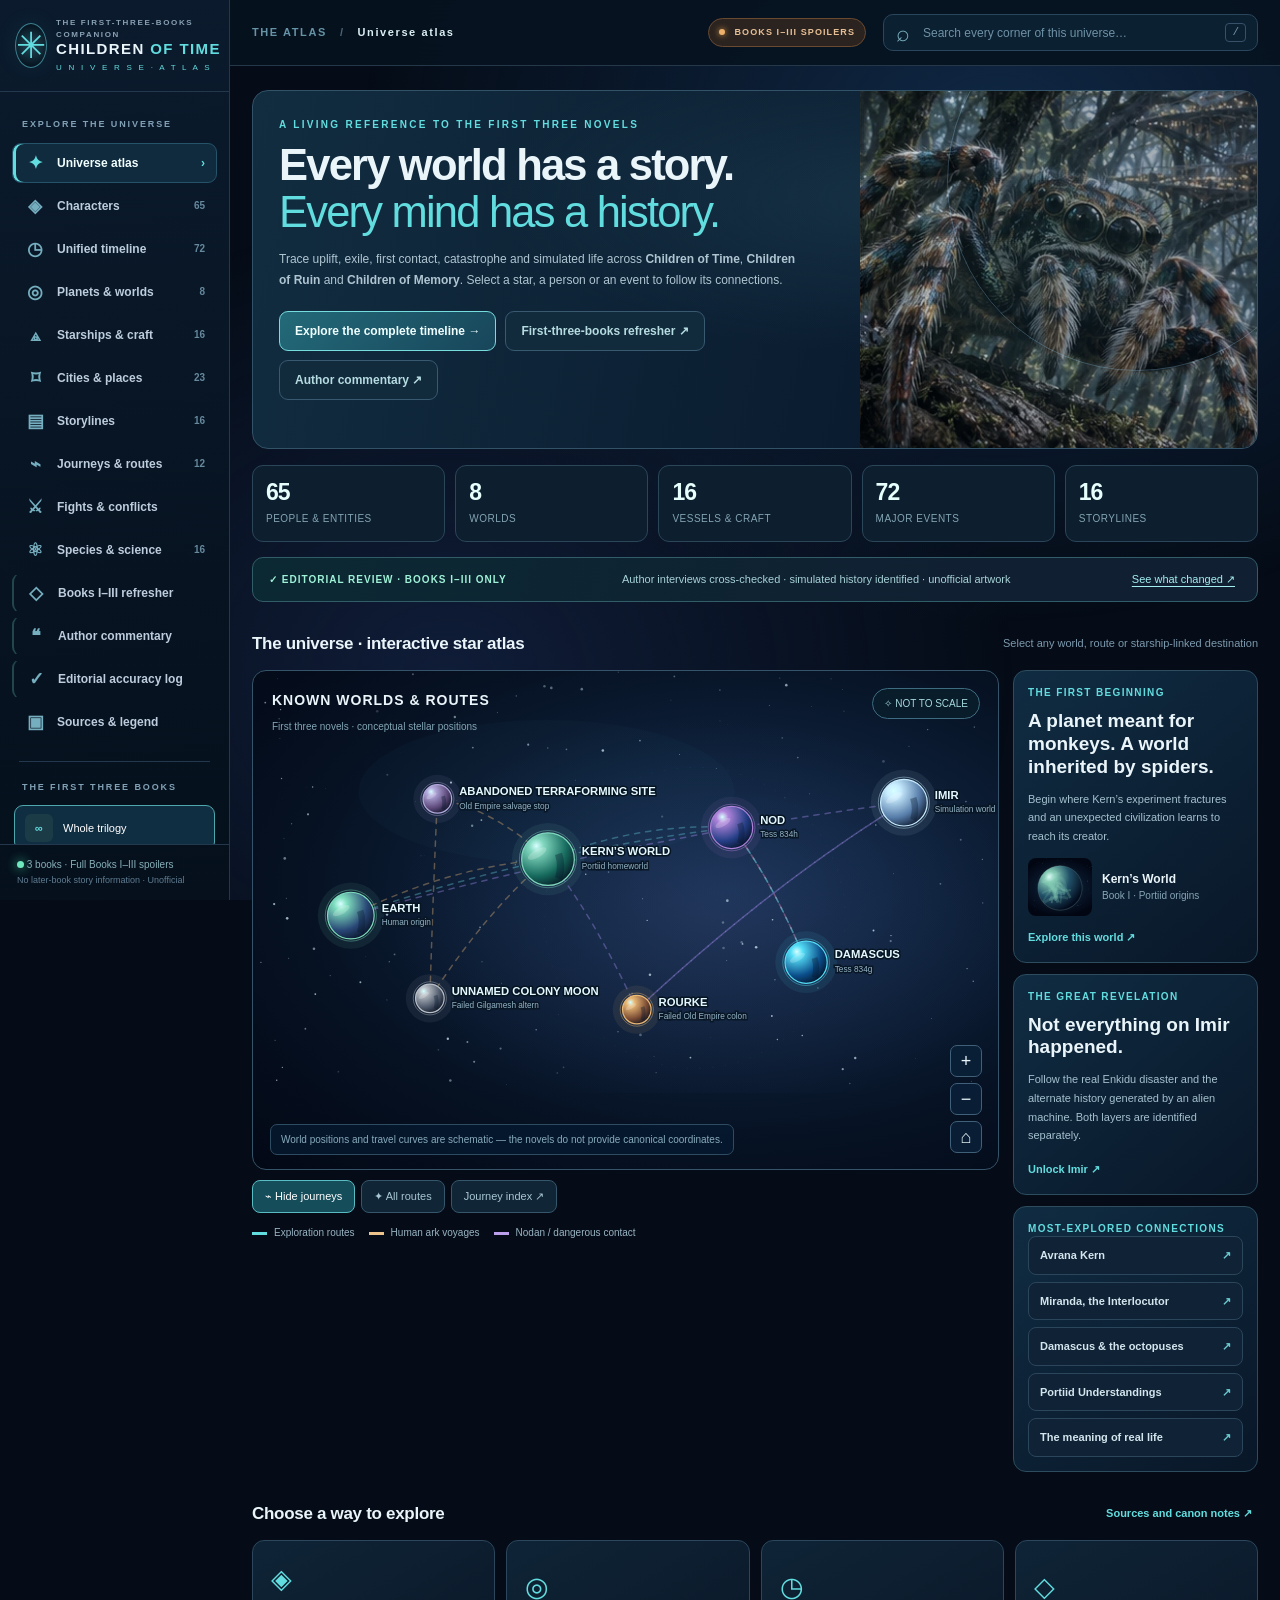
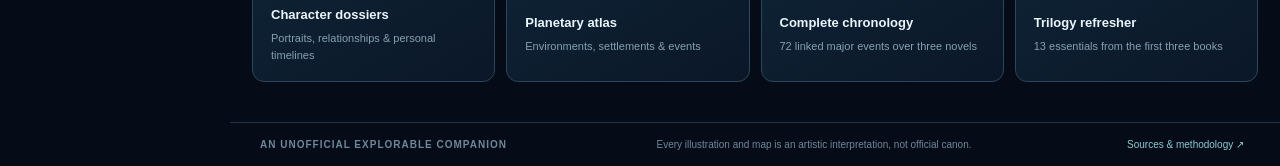
==== index.html @ 43ddb08e "Publish the Children of Time atlas at the GitHub Pages root" ====
<!doctype html>
<html lang="en">
<head>
  <meta charset="utf-8">
  <meta name="viewport" content="width=device-width, initial-scale=1, viewport-fit=cover">
  <meta name="theme-color" content="#07111f">
  <meta name="apple-mobile-web-app-capable" content="yes">
  <meta name="apple-mobile-web-app-status-bar-style" content="black-translucent">
  <meta name="color-scheme" content="dark">
  <meta name="description" content="Interactive, spoiler-complete companion atlas for the first three Children of Time novels: characters, worlds, ships, journeys, conflicts and timelines.">
  <title>Children of Time — Universe Atlas · Books I–III</title>
  <style>
:root{--bg:#050c17;--bg2:#081421;--panel:#0b1929;--panel2:#102338;--panel3:#0b1e31;--stroke:#23384d;--stroke2:#2e5167;--text:#eaf5fa;--muted:#98acbb;--sub:#5f7b90;--aqua:#62dddf;--aqua2:#9ef3ef;--gold:#ecc38b;--blue:#7795ed;--purple:#bb9feb;--pink:#f09fb2;--green:#7edfb7;--r:15px;--side:250px}
*{box-sizing:border-box}html{scroll-behavior:smooth}body{margin:0;color:var(--text);font-family:Inter,ui-sans-serif,-apple-system,BlinkMacSystemFont,"Segoe UI",sans-serif;background:var(--bg);line-height:1.5}body:before{content:"";position:fixed;inset:0;z-index:-1;background:radial-gradient(ellipse at 78% 15%,#102845 0%,transparent 45%),radial-gradient(ellipse at 35% 75%,#101d38 0%,transparent 48%)}button,input,select{font:inherit}button{color:inherit;cursor:pointer}a{color:#8ee9ed}a:hover{color:#d7ffff}button:focus-visible,a:focus-visible,input:focus-visible,select:focus-visible,[tabindex]:focus-visible{outline:2px solid var(--aqua);outline-offset:3px}img{display:block;max-width:100%}button:disabled{opacity:.4;cursor:not-allowed}
.app-shell{display:flex;min-height:100vh}.sidebar{position:sticky;top:0;height:100vh;width:var(--side);flex:0 0 var(--side);background:linear-gradient(175deg,#0b1b2d,#071321 65%,#05101c);border-right:1px solid var(--stroke);display:flex;flex-direction:column;z-index:30;overflow:hidden}.brand{height:92px;min-height:92px;display:flex;align-items:center;gap:9px;padding:12px 15px;border-bottom:1px solid var(--stroke);cursor:pointer}.brand-symbol{height:45px;width:45px;display:grid;place-items:center;font-size:36px;color:var(--aqua);border-radius:50%;border:1px solid #3c8090;background:radial-gradient(circle,#244757,#071622 75%);box-shadow:0 0 23px #45d2de14}.brand-symbol span{line-height:1}.brand-over{color:#89a1b4;letter-spacing:1.65px;font-size:8px;font-weight:800}.brand-title{line-height:1.12;font-weight:900;letter-spacing:1.4px;font-size:15px;white-space:nowrap}.brand-title span{color:var(--aqua)}.brand-bottom{font-size:8px;color:var(--aqua);letter-spacing:2.25px;margin-top:4px}.sidebar-scroll{overflow-y:auto;padding:19px 12px 12px;scrollbar-color:#294056 transparent;scrollbar-width:thin;flex:1}.side-kicker{color:#82a1b5;font-size:9px;letter-spacing:1.9px;font-weight:850;margin:7px 10px 11px}.main-nav{display:flex;flex-direction:column;gap:3px}.nav-link{border:1px solid transparent;background:transparent;text-align:left;border-radius:9px;display:flex;align-items:center;gap:11px;padding:10px 11px;color:#bdcddd;font-size:12px;font-weight:620;transition:.15s}.nav-link:hover,.nav-link.active{color:#f2ffff;background:#102b3d;border-color:#25536a}.nav-link.active{box-shadow:inset 3px 0 0 var(--aqua)}.nav-icon{font-size:18px;width:22px;line-height:1;color:#75aebf;text-align:center}.nav-link.active .nav-icon{color:var(--aqua)}.nav-count{color:#66899e;margin-left:auto;font-size:10px}.nav-arrow{color:var(--aqua);margin-left:auto}.sidebar-divider{height:1px;background:var(--stroke);margin:19px 7px}.side-books{display:flex;flex-direction:column;gap:5px;margin:0 2px 17px}.book-btn{display:flex;align-items:center;gap:10px;background:#0b1a2a;border:1px solid #1c3449;border-radius:9px;padding:8px 10px;color:#bbd0df;text-align:left;font-size:11px}.book-btn:hover{background:#132c40}.book-btn.active{border-color:#4fa7ae;color:white;background:#102e42}.book-num{display:grid;place-items:center;font-size:11px;font-weight:800;width:28px;height:28px;color:var(--aqua);border-radius:6px;background:#1b3c47}.book-one{color:#90e7c7;background:#15382e}.book-two{color:#efb5d5;background:#41243d}.book-three{color:#a1bdff;background:#243558}.quick-links{display:grid;gap:3px;margin:0 3px}.quick-links button{border:0;background:transparent;display:flex;justify-content:space-between;padding:8px 10px;font-size:11px;color:#96b2c2;text-align:left;border-radius:6px}.quick-links button:hover{background:#122a3d;color:#ecffff}.side-footer{font-size:10px;color:#88b0b9;border-top:1px solid var(--stroke);padding:12px 17px;line-height:1.55}.side-footer small{color:#607c91;font-size:9px}.indicator,.spoiler-dot{display:inline-block;border-radius:100%;background:#70e8bd;width:7px;height:7px;box-shadow:0 0 11px #43dba8}.workspace{min-width:0;flex:1;display:flex;flex-direction:column;min-height:100vh}.topbar{height:66px;flex:0 0 66px;position:sticky;top:0;z-index:20;background:#071320ed;backdrop-filter:blur(18px);border-bottom:1px solid #24384a;display:flex;align-items:center;justify-content:space-between;gap:16px;padding:0 31px}.breadcrumb{font-size:11px;letter-spacing:1.6px;font-weight:820;color:#6693a6;white-space:nowrap}.breadcrumb span:last-child{color:#daeff4}.crumb-sep{margin:0 13px;color:#4d677a}.topbar-right{display:flex;align-items:center;gap:17px;min-width:0}.spoiler-pill{white-space:nowrap;font-size:9px;color:#e7bf95;background:#2a231f;border:1px solid #694a30;padding:7px 10px;border-radius:100px;letter-spacing:1.1px;font-weight:820}.spoiler-dot{background:#edb16c;box-shadow:0 0 6px #e9a24d;margin-right:6px;width:6px;height:6px}.search-shell{position:relative;min-width:290px;width:min(32vw,375px)}.search-shell input{height:37px;border:1px solid #2a465c;border-radius:10px;padding:0 34px 0 39px;background:#0b2031;color:white;font-size:12px;width:100%;outline:none}.search-shell input:focus{border-color:#61c8cf}.search-shell input::placeholder{color:#6f91a6}.search-icon{position:absolute;left:13px;top:2px;font-size:23px;color:#7baebc}.search-shell kbd{position:absolute;right:12px;top:9px;border:1px solid #38516a;color:#7792aa;padding:0 6px;border-radius:4px;font-size:11px}.search-popup{position:absolute;right:0;top:47px;background:#101f30;border:1px solid #2d5266;box-shadow:0 24px 70px #000b;width:min(410px,90vw);max-height:430px;overflow:auto;padding:8px;border-radius:12px;z-index:50}.search-popup[hidden]{display:none}.suggest-item{display:flex;gap:10px;border:0;background:transparent;text-align:left;width:100%;padding:9px 10px;align-items:center;border-radius:8px}.suggest-item:hover{background:#18384b}.suggest-item small{display:block;color:#809aab;font-size:10px}.suggest-icon{display:grid;place-items:center;width:28px;height:28px;background:#203749;border-radius:7px;color:var(--aqua)}.mobile-menu{display:none}.content{padding:28px 30px 44px;max-width:1850px;margin:0 auto;width:100%;flex:1}.footline{display:flex;align-items:center;gap:18px;justify-content:space-between;border-top:1px solid #1f3547;padding:13px 30px;color:#6f8799;font-size:10px}.footline span:first-child{letter-spacing:1px;font-weight:800}.footline button{border:0;background:none;color:#8ccbd0}.drawer-scrim{position:fixed;inset:0;background:#010714ab;backdrop-filter:blur(4px);z-index:43}.drawer-scrim[hidden]{display:none}.drawer{position:fixed;right:0;top:0;bottom:0;width:min(530px,100vw);background:#081726;box-shadow:-22px 0 80px #0009;border-left:1px solid #365365;z-index:45;overflow:auto;scrollbar-width:thin;scrollbar-color:#33556a transparent}.drawer[hidden]{display:none}.drawer-close{position:absolute;top:19px;right:20px;z-index:1;background:#071722df;border:1px solid #3d6378;width:38px;height:38px;border-radius:9px;font-size:23px;display:grid;place-items:center}.drawer-close:hover{border-color:var(--aqua)}.drawer-hero{width:100%;height:285px;object-fit:cover;object-position:center 28%;background:#0b2134}.drawer-hero.person{height:360px;object-position:center 20%}.drawer-body{padding:26px 28px 50px}.drawer-eyebrow,.eyebrow{font-size:10px;letter-spacing:2.3px;font-weight:800;color:var(--aqua);text-transform:uppercase}.drawer-body h2{font-size:30px;line-height:1.16;letter-spacing:-.9px;margin:9px 0 12px}.drawer-role{font-size:13px;color:#a8cbd3;margin-bottom:15px}.drawer-body p{color:#b5c8d3;font-size:13px;line-height:1.82}.mini-section{border-top:1px solid #243b50;padding-top:21px;margin-top:25px}.mini-section h3{font-size:11px;color:#93b5c2;letter-spacing:1.35px;text-transform:uppercase;margin:0 0 12px}.tag-links{display:flex;flex-wrap:wrap;gap:7px}.tag-links button,.pill-link{border:1px solid #304a60;background:#10283a;color:#bfe8ea;border-radius:8px;padding:7px 10px;font-size:11px}.tag-links button:hover,.pill-link:hover{border-color:var(--aqua);color:white}.event-mini{border-left:1px solid #3f6875;margin-left:8px;padding:0 0 16px 18px;position:relative}.event-mini:before{content:"";position:absolute;width:7px;height:7px;border-radius:50%;background:var(--aqua);left:-4px;top:8px;box-shadow:0 0 0 4px #1a3944}.event-mini button{border:0;background:none;text-align:left;display:block;color:#e8f5f7;font-size:12px;font-weight:750;padding:0}.event-mini button:hover{color:var(--aqua)}.event-mini small{color:#7a9aaa;font-size:10px}.event-mini p{margin:4px 0 0;font-size:11px;line-height:1.6;color:#90a8b8}.label-row{display:flex;justify-content:space-between;align-items:center;gap:14px}.prose-italic{font-style:italic;color:#a6b9c4}.tiny-note{color:#839eae;font-size:11px;line-height:1.6}.factbox{border-left:3px solid #5caaaf;background:#10293b;padding:12px 14px;border-radius:0 9px 9px 0;font-size:12px;color:#bed9e0;line-height:1.7}.mini-surface{background:#071724;border:1px solid #284759;border-radius:12px;overflow:hidden;position:relative;margin:14px 0}.mini-surface svg{width:100%;height:auto;display:block}.mini-surface .map-pin{cursor:pointer}.mini-surface .map-pin:hover{filter:brightness(1.8)}
/* headings / cards */
.page-head{display:flex;align-items:flex-end;justify-content:space-between;gap:22px;margin:1px 0 24px}.page-head h1{margin:7px 0 5px;font-size:clamp(26px,3.5vw,41px);line-height:1.17;letter-spacing:-1.5px}.page-head p{font-size:13px;color:#9fb2c0;max-width:760px;margin:7px 0}.page-tools{display:flex;gap:9px;align-items:center;flex-wrap:wrap}.select-ui,.select-ui select{color:#b8dce1;background:#102336;border:1px solid #345267;border-radius:9px;padding:9px 11px;font-size:12px}.select-ui select{border:0;padding:0;outline:none}.surface{background:linear-gradient(145deg,#0c1c2d,#081725);border:1px solid #294258;border-radius:var(--r);box-shadow:0 13px 25px #0002}.section-label{display:flex;align-items:center;justify-content:space-between;margin:29px 0 14px;gap:10px}.section-label h2{margin:0;font-size:17px;letter-spacing:-.3px}.section-label small{font-size:11px;color:#7c9aae}.link-action{border:0;background:none;color:var(--aqua);font-size:11px;font-weight:720}.link-action:hover{color:#e6ffff}.muted{color:var(--muted)}.data-grid{display:grid;grid-template-columns:repeat(auto-fill,minmax(225px,1fr));gap:13px}.rich-card{border:1px solid #2c4559;background:linear-gradient(160deg,#122638,#0a1828);border-radius:12px;overflow:hidden;text-align:left;padding:0;position:relative;min-height:240px;display:flex;flex-direction:column;transition:transform .16s,border-color .16s,box-shadow .16s}.rich-card:hover{transform:translateY(-3px);border-color:#5eabb5;box-shadow:0 18px 25px #0005}.rich-card>img{width:100%;height:150px;object-fit:cover;object-position:center 30%;border-bottom:1px solid #2a4554;transition:transform .2s}.rich-card:hover>img{filter:brightness(1.12)}.rich-card.character-card>img{height:188px;object-position:center 25%}.rich-card .card-content{padding:14px;flex:1}.card-title{font-size:15px;font-weight:820;color:#f4ffff;line-height:1.25}.card-sub{font-size:11px;color:var(--aqua);margin:4px 0 7px}.card-desc{font-size:11px;color:#91a8b7;line-height:1.62;display:-webkit-box;-webkit-line-clamp:3;-webkit-box-orient:vertical;overflow:hidden}.card-footer{margin-top:10px;display:flex;justify-content:space-between;align-items:center;gap:6px;font-size:10px;color:#7196a8}.book-tags{display:inline-flex;gap:4px}.book-tag{border:1px solid #315a5c;background:#142f37;padding:1px 5px;font-size:9px;color:#80d9c9;border-radius:4px;font-weight:800}.book-tag.b2{border-color:#5a3d58;color:#e7a1d1;background:#302039}.book-tag.b3{border-color:#38547a;color:#a7c3ff;background:#1d2d49}.grid-wide{grid-template-columns:repeat(auto-fill,minmax(260px,1fr))}.simple-card{display:flex;gap:14px;align-items:flex-start;border:1px solid #2a455b;background:linear-gradient(130deg,#102336,#0b1b2b);padding:16px;border-radius:12px;text-align:left;width:100%;transition:.15s}.simple-card:hover{border-color:#5bb1b5;background:#16324a}.simple-card .simple-icon{flex:0 0 35px;width:35px;height:35px;border:1px solid #41627a;border-radius:8px;display:grid;place-items:center;color:var(--aqua);font-size:19px}.simple-card strong{font-size:13px;display:block}.simple-card small{font-size:11px;color:#94abb9;display:block;margin-top:5px;line-height:1.5}.empty-state{padding:45px;text-align:center;border:1px dashed #2c495a;color:#8bacbd;border-radius:12px}.empty-state strong{display:block;font-size:17px;color:#d5e9f2;margin:6px 0}.filter-input{border:1px solid #375265;border-radius:10px;background:#0c2030;color:#eaf9f8;padding:10px 13px;width:220px;outline:none;font-size:12px}.filter-input::placeholder{color:#6e8ba2}.segmented{display:inline-flex;align-items:center;border:1px solid #345066;background:#0b2030;border-radius:10px;padding:3px;gap:3px;flex-wrap:wrap}.segmented button{border:0;border-radius:7px;color:#91b1bf;background:transparent;padding:8px 12px;font-size:11px;font-weight:700;white-space:nowrap}.segmented button:hover{color:white}.segmented button.active{background:#205061;color:#efffff;box-shadow:inset 0 0 0 1px #3f8f9c}.notice-row{padding:10px 14px;border:1px solid #40516a;border-radius:9px;background:#131e31;font-size:11px;color:#b7bfd4;margin-bottom:19px}.notice-row strong{color:#b7d9e5}
/* atlas hero */
.hero{border:1px solid #325267;border-radius:16px;overflow:hidden;display:grid;grid-template-columns:1.3fr .85fr;min-height:246px;background:radial-gradient(ellipse at 65% 30%,#23485b77,transparent 44%),linear-gradient(105deg,#122d40,#0a1b2f 66%,#071322)}.hero-copy{padding:33px 38px;position:relative;z-index:1}.hero h1{font-size:clamp(29px,3.4vw,49px);line-height:1.08;letter-spacing:-1.8px;margin:10px 0 13px;font-weight:850}.hero h1 em{font-weight:500;font-style:normal;color:var(--aqua)}.hero p{font-size:12px;line-height:1.75;color:#afc5d2;max-width:520px}.hero-cta{display:flex;gap:9px;flex-wrap:wrap;margin-top:20px}.primary-btn,.ghost-btn{border:1px solid #76dcde;background:linear-gradient(135deg,#236a78,#18465b);color:#efffff;padding:10px 15px;border-radius:9px;font-size:12px;font-weight:750}.primary-btn:hover{filter:brightness(1.22)}.ghost-btn{border-color:#385970;background:#112a3c;color:#b5dce1}.ghost-btn:hover{border-color:#66c0ca;color:white}.hero-visual{position:relative;overflow:hidden}.hero-visual:before{content:"";position:absolute;inset:0;background:linear-gradient(90deg,#0b1f3000,#07132139 55%),radial-gradient(ellipse at center,#69bdc326,transparent 60%);z-index:1}.hero-visual img{width:100%;height:100%;object-fit:cover;object-position:60% 17%;filter:saturate(.65) contrast(1.05);opacity:.84}.hero-visual .hero-orbit{position:absolute;width:380px;height:380px;border-radius:50%;border:1px solid #9cd8ff44;right:-70px;top:-100px;z-index:2;box-shadow:0 0 0 37px #a0f3ff04,0 0 0 100px #a0f3ff04}.stats{display:grid;grid-template-columns:repeat(5,1fr);gap:10px;margin-top:16px}.stat{border:1px solid #2b4659;background:#0d1e2e;padding:15px 13px;border-radius:11px}.stat strong{font-size:23px;color:#e6fffc;letter-spacing:-1px;font-weight:790;display:block;line-height:1}.stat small{font-size:10px;color:#83a5b4;margin-top:7px;display:block;letter-spacing:.5px}.atlas-layout{display:grid;grid-template-columns:minmax(0,1fr) 293px;gap:14px}.atlas-map{height:540px;overflow:hidden;position:relative;background:radial-gradient(ellipse at 64% 44%,#152f51,#061122 65%,#030815);border:1px solid #355469;border-radius:14px}.map-hdr{position:absolute;z-index:3;top:17px;left:19px;right:18px;display:flex;justify-content:space-between;gap:10px;align-items:flex-start;pointer-events:none}.map-hdr>*{pointer-events:auto}.map-hdr h3{margin:2px 0 2px;font-size:14px;letter-spacing:1px}.map-hdr small{color:#83a5b5;font-size:10px}.map-badge{border:1px solid #3d6c80;background:#091d2bdd;border-radius:30px;padding:7px 11px;font-size:10px;color:#a6d8dd}.map-svg{width:100%;height:100%;display:block}.map-svg .map-node{cursor:pointer;transition:opacity .14s}.map-svg .map-node:hover .node-circle{stroke:#ecffff;stroke-width:3}.map-svg .node-label{font-size:15px;fill:#e4f9ff;font-weight:800;paint-order:stroke;stroke:#071523;stroke-width:4px;stroke-linejoin:round}.map-svg .node-sub{font-size:11px;fill:#94b4c6;paint-order:stroke;stroke:#081625;stroke-width:4px}.map-svg .map-route{cursor:pointer;transition:opacity .18s;fill:none;stroke-width:2;stroke-linecap:round;stroke-dasharray:7 8}.map-svg .map-route:hover{stroke-width:5!important;opacity:1!important}.map-mapnote{position:absolute;bottom:14px;left:17px;color:#88abbb;font-size:10px;background:#06192fcf;padding:7px 10px;border:1px solid #2e4c61;border-radius:7px;pointer-events:none}.map-controls{position:absolute;bottom:16px;right:16px;display:flex;flex-direction:column;gap:6px;z-index:3}.map-controls button{background:#0a2138df;border:1px solid #406079;width:32px;height:32px;border-radius:7px;font-size:18px}.map-controls button:hover{border-color:#6fe0e2}.map-layerbar{display:flex;gap:6px;margin-top:10px;flex-wrap:wrap}.map-layerbar button{border:1px solid #36566b;background:#102535;border-radius:8px;font-size:11px;color:#a8c6d4;padding:7px 12px}.map-layerbar button.active{border-color:#58bcc2;background:#164d5b;color:white}.atlas-side{display:grid;grid-template-rows:auto auto 1fr;gap:11px}.side-feature{padding:18px;background:linear-gradient(140deg,#102c42,#091728);border:1px solid #2d4d5f;border-radius:13px}.side-feature .kicker{color:var(--aqua);font-size:10px;font-weight:800;letter-spacing:1.35px}.side-feature h3{font-size:19px;line-height:1.2;margin:10px 0}.side-feature p{color:#a5c0cf;font-size:11px;line-height:1.7}.side-feature button{border:0;color:var(--aqua);background:none;font-size:11px;padding:0;font-weight:800}.tiny-planet-line{display:flex;gap:10px;align-items:center;margin-top:12px}.tiny-planet-line img{width:64px;height:58px;object-fit:cover;border-radius:8px}.tiny-planet-line strong{display:block;font-size:12px}.tiny-planet-line small{display:block;color:#87a6b6;font-size:10px}.featured-links{display:grid;gap:7px}.featured-links button{width:100%;text-align:left;padding:10px 11px;background:#102336;border:1px solid #2b455a;border-radius:8px;display:flex;justify-content:space-between;font-size:11px;color:#d3e5ed}.featured-links button:hover{border-color:#6fcbd2}.featured-links span{color:#69cbd0}.lower-browse{display:grid;grid-template-columns:repeat(4,1fr);gap:11px}.browse-card{padding:18px;background:linear-gradient(150deg,#0e2436,#0b1728);border:1px solid #2c465c;border-radius:12px;text-align:left}.browse-card:hover{border-color:#65afb8}.browse-icon{font-size:27px;color:var(--aqua);display:block}.browse-card strong{font-size:13px;display:block;margin-top:5px}.browse-card small{font-size:11px;color:#86a0b0;display:block;margin-top:6px}.map-legend{display:flex;flex-wrap:wrap;gap:14px;font-size:10px;color:#99b4c3;margin:12px 0 0}.map-legend span:before{content:"";display:inline-block;width:15px;height:3px;vertical-align:middle;background:var(--aqua);margin-right:7px}.map-legend span:nth-child(2):before{background:var(--gold)}.map-legend span:nth-child(3):before{background:var(--purple)}
/* timeline */
.timeline-tools{display:flex;gap:10px;align-items:center;flex-wrap:wrap;margin-bottom:16px}.timeline-tools label{font-size:11px;color:#9fb1bf}.timeline-tools select{background:#0d2235;border:1px solid #325266;color:#bce6ea;border-radius:8px;padding:9px;font-size:12px}.timeline-hero{padding:20px;border:1px solid #315469;background:linear-gradient(130deg,#0e2e41,#101b30);border-radius:13px}.timeline-range{width:100%;accent-color:#64dcda;cursor:pointer;margin:18px 0 9px}.tl-ticks{display:flex;justify-content:space-between;font-size:10px;color:#789cb1;gap:5px}.tl-spotlight{display:grid;grid-template-columns:64px 1fr;gap:16px;margin-top:19px;padding:19px;background:#081b2bd9;border:1px solid #30556a;border-radius:12px}.tl-num{font-weight:900;font-size:30px;color:var(--aqua)}.tl-spotlight h3{margin:3px 0 8px;font-size:21px}.tl-spotlight p{font-size:12px;color:#aac6d2;line-height:1.7;margin:0 0 10px}.tl-focus-tools{display:flex;gap:7px;align-items:center}.mini-btn{background:#12344a;border:1px solid #356179;color:#c2ecec;border-radius:7px;padding:7px 10px;font-size:11px}.mini-btn:hover{border-color:#7de0df}.timeline-items{margin:12px 0 10px;display:grid;gap:9px}.timeline-row{display:grid;grid-template-columns:68px 1fr;gap:15px;align-items:stretch}.timeline-gutter{padding:15px 6px;text-align:right;border-right:1px solid #2f5664;color:#7695aa;font-size:10px;position:relative}.timeline-gutter:after{content:"";position:absolute;right:-4px;top:21px;width:7px;height:7px;border-radius:50%;background:#7bc8c9}.timeline-row.simulated .timeline-gutter:after{background:var(--purple)}.timeline-entry{padding:14px 16px;background:#0c2132;border:1px solid #2e495b;border-radius:10px;text-align:left;display:block;width:100%}.timeline-entry:hover,.timeline-row.focus .timeline-entry{background:#153348;border-color:#60a9ba}.timeline-entry strong{font-size:13px;display:block;margin:3px 0 5px}.timeline-entry p{color:#90afbd;font-size:11px;line-height:1.58;margin:0}.event-meta{display:flex;gap:8px;align-items:center;flex-wrap:wrap;font-size:10px;color:#87a2b7}.era-line{font-size:11px;letter-spacing:1.6px;font-weight:850;color:#b6dce1;padding:12px 0 4px 85px;margin:20px 0 0;border-top:1px solid #233c50}
/* routes / stories / science */
.route-card{padding:17px 19px;border:1px solid #2c485c;background:linear-gradient(115deg,#112638,#0b1b2a);border-radius:12px}.route-card h3{font-size:16px;margin:7px 0}.route-card p{font-size:12px;color:#94adbd;line-height:1.65;margin:0 0 13px}.route-stops{display:flex;align-items:center;flex-wrap:wrap;gap:7px}.route-stops button{border:1px solid #34596a;border-radius:7px;background:#142e40;color:#bde8e9;padding:6px 9px;font-size:10px}.route-stops span{color:#5ec9cf;font-size:15px}.route-bottom{display:flex;align-items:center;justify-content:space-between;gap:12px;margin-top:14px}.arc-group{display:grid;gap:10px}.arc-card{border:1px solid #2d495e;border-radius:12px;background:#0c1e31;padding:19px;display:grid;grid-template-columns:48px 1fr;gap:13px}.arc-num{font-size:23px;color:var(--aqua);font-weight:900;opacity:.75}.arc-card h3{font-size:16px;margin:0 0 6px}.arc-card p{font-size:12px;line-height:1.7;color:#9eb6c2;margin:0 0 11px}.arc-card .arc-people{color:#80adba;font-size:10px;margin-top:10px}.two-col{display:grid;grid-template-columns:repeat(2,minmax(0,1fr));gap:13px}.lore-card{border:1px solid #2b465b;border-radius:11px;background:#102134;padding:18px;text-align:left;min-height:167px}.lore-card:hover{border-color:#6bc2c6}.lore-card h3{font-size:14px;margin:7px 0}.lore-card p{font-size:11px;color:#9eb0be;line-height:1.65;display:-webkit-box;-webkit-line-clamp:4;-webkit-box-orient:vertical;overflow:hidden}.lore-card .lore-icon{color:var(--aqua);font-size:24px}.source-list{display:grid;gap:9px}.source-list a{display:block;padding:14px 17px;border:1px solid #315166;border-radius:9px;text-decoration:none;background:#10283a;font-size:12px}.source-list a:hover{border-color:var(--aqua)}.explain-grid{display:grid;grid-template-columns:repeat(2,minmax(0,1fr));gap:14px}.explain-panel{padding:20px;border:1px solid #304e63;background:#0e2335;border-radius:11px}.explain-panel h3{font-size:14px;margin:0 0 8px}.explain-panel p{font-size:12px;color:#97b4c4;margin:0;line-height:1.7}
@media(max-width:1300px){:root{--side:230px}.content{padding:24px 22px 40px}.atlas-layout{grid-template-columns:minmax(0,1fr) 245px}.stats{grid-template-columns:repeat(5,1fr)}.hero-copy{padding:26px}.atlas-map{height:500px}.topbar{padding:0 22px}.search-shell{min-width:230px}.side-feature{padding:14px}}
@media(max-width:1080px){.atlas-layout{grid-template-columns:1fr}.atlas-side{grid-template-columns:repeat(3,minmax(0,1fr));grid-template-rows:none}.side-feature h3{font-size:15px}.atlas-map{height:480px}.stats{grid-template-columns:repeat(5,1fr)}.lower-browse{grid-template-columns:repeat(4,1fr)}.hero{grid-template-columns:1.3fr .6fr}.search-shell{min-width:200px}.spoiler-pill{display:none}}
@media(max-width:800px){:root{--side:280px}.sidebar{position:fixed;left:0;transform:translateX(-101%);transition:transform .2s;z-index:42;width:var(--side)}.sidebar.open{transform:translateX(0)}.sidebar-scrim{display:none;position:fixed;inset:0;background:#0009;z-index:40}.sidebar-scrim.open{display:block}.mobile-menu{display:grid}.icon-button{width:35px;height:35px;background:#102d40;border:1px solid #315367;border-radius:8px;place-items:center}.topbar{padding:0 15px;height:61px;flex-basis:61px}.search-shell{width:min(43vw,330px);min-width:140px}.breadcrumb{letter-spacing:1px;font-size:10px}.content{padding:17px 14px 34px}.hero{grid-template-columns:1fr .45fr}.hero h1{font-size:32px}.hero-copy{padding:24px}.stats{grid-template-columns:repeat(3,1fr)}.stat:nth-child(4),.stat:nth-child(5){display:none}.atlas-map{height:440px}.atlas-side{grid-template-columns:repeat(2,minmax(0,1fr))}.atlas-side .side-feature:last-child{grid-column:1/-1}.lower-browse{grid-template-columns:repeat(2,1fr)}.footline{padding:14px;gap:6px}.footline span:nth-child(2){display:none}}
@media(max-width:560px){.breadcrumb>span:first-child,.breadcrumb .crumb-sep{display:none}.breadcrumb{max-width:110px;overflow:hidden;text-overflow:ellipsis}.search-shell input{font-size:11px;padding-left:31px}.search-icon{left:10px}.search-shell kbd{display:none}.search-shell{min-width:120px;width:48vw}.hero{grid-template-columns:1fr;min-height:auto}.hero-visual{height:145px;grid-row:1}.hero-visual img{object-position:center 23%}.hero-visual .hero-orbit{top:-210px;right:10px}.hero-copy{padding:19px 20px 23px}.hero h1{font-size:31px}.stats{gap:7px;margin-top:10px}.stat{padding:11px 9px}.stat strong{font-size:20px}.stat small{font-size:9px}.atlas-map{height:360px}.atlas-map .map-hdr{top:11px;left:12px;right:12px}.map-hdr h3{font-size:12px}.map-hdr small{font-size:9px}.map-badge{font-size:8px;padding:6px}.map-mapnote{bottom:9px;left:9px;right:46px;font-size:9px}.map-controls{bottom:9px;right:9px}.atlas-side{grid-template-columns:1fr}.atlas-side .side-feature:last-child{grid-column:auto}.lower-browse{gap:8px}.browse-card{padding:13px}.browse-card strong{font-size:11px}.page-head{align-items:stretch;flex-direction:column;gap:11px}.page-head h1{font-size:30px}.data-grid{grid-template-columns:repeat(2,minmax(0,1fr));gap:8px}.rich-card{min-height:0}.rich-card.character-card>img{height:148px}.rich-card>img{height:117px}.rich-card .card-content{padding:10px}.card-title{font-size:12px}.card-sub{font-size:10px}.card-desc{font-size:10px;-webkit-line-clamp:2}.card-footer{font-size:9px}.filter-input{width:100%}.two-col,.explain-grid{grid-template-columns:1fr}.arc-card{padding:13px;grid-template-columns:29px 1fr;gap:7px}.arc-num{font-size:17px}.tl-spotlight{grid-template-columns:38px 1fr;gap:9px;padding:13px}.tl-num{font-size:19px}.tl-spotlight h3{font-size:17px}.timeline-row{grid-template-columns:43px 1fr;gap:8px}.timeline-gutter{font-size:9px}.timeline-entry{padding:10px 12px}.era-line{padding-left:50px}.drawer-body{padding:20px 20px 35px}.drawer-hero.person{height:285px}.drawer-body h2{font-size:25px}.footline span:first-child{font-size:9px}}
@media(prefers-reduced-motion:reduce){html{scroll-behavior:auto}*,*:before,*:after{transition:none!important;animation:none!important}}

/* Mobile-friendly world shortcuts: all eight destinations have reliable touch targets. */
.mobile-world-jump{display:none}
@media(max-width:800px){.mobile-world-jump{display:flex;gap:7px;flex-wrap:wrap;margin:11px 0 7px}.mobile-world-jump span{flex-basis:100%;font-size:10px;text-transform:uppercase;letter-spacing:1.3px;font-weight:800;color:#8fb0bd}.mobile-world-jump button{border:1px solid #356072;background:#123042;border-radius:7px;color:#c0e9e9;padding:7px 10px;font-size:10px}.mobile-world-jump button:hover{border-color:#78d5d8}}

/* AUTHOR'S-REVIEW EDITION · only source-backed Books I–III remarks */
.review-nav{border-left:2px solid #63c4b34a!important}
.accuracy-ribbon{display:flex;align-items:center;justify-content:space-between;flex-wrap:wrap;gap:10px;padding:12px 16px;margin:15px 0 0;border:1px solid #315d68;border-radius:11px;background:linear-gradient(110deg,#0b2933,#102032 70%);font-size:11px;color:#a8d2d8}
.accuracy-ribbon span:first-child{color:#9ff2d7;font-size:10px;font-weight:850;letter-spacing:1px}
.accuracy-ribbon button{color:#a4edf1;background:none;border:0;font-size:11px;cursor:pointer;text-decoration:underline;text-underline-offset:3px}
.commentary-grid,.refresher-grid,.audit-grid{display:grid;grid-template-columns:repeat(2,minmax(0,1fr));gap:13px;margin-top:17px}
.commentary-card,.refresher-card,.audit-card{border:1px solid #2f5066;background:linear-gradient(150deg,#11293b,#081a2c);border-radius:14px;padding:21px;min-width:0;box-shadow:0 1px 9px #01050b44}
.commentary-card .eyebrow,.refresher-card .eyebrow{font-size:10px;color:#7adcd4;margin-bottom:9px;font-weight:850;letter-spacing:1px}
.commentary-card h2,.refresher-card h2,.audit-card h2{font-size:18px;line-height:1.3;color:#eaf8fb;margin:0 0 9px;font-weight:800}
.commentary-card p,.refresher-card p,.audit-card p{font-size:12px;line-height:1.76;color:#a8c2ce;margin:0 0 12px}
.source-credit{border-top:1px solid #29495b;padding:12px 0;display:flex;flex-direction:column;gap:5px}
.source-credit a{color:#87e7e6;font-size:11px;font-weight:800;word-break:break-word;text-decoration:none}
.source-credit a:hover{text-decoration:underline}
.source-credit small{color:#7595a4;font-size:10px;line-height:1.45}
.linked-chips{display:flex;flex-wrap:wrap;gap:6px;margin-top:12px}
.linked-chips button{border:1px solid #335d6b;background:#112d3e;color:#a6e1e4;font-size:10px;padding:6px 9px;border-radius:8px;text-align:left;line-height:1.2;cursor:pointer}
.linked-chips button:hover{background:#184153;border-color:#84d8df;color:#fff}
.refresher-card,.audit-card{display:grid;grid-template-columns:43px 1fr;gap:13px}
.refresher-card .ref-num,.audit-card .audit-num{font-size:23px;font-weight:900;color:#77dcd3;opacity:.74;letter-spacing:-1px}
.refresher-card .eyebrow{color:#a9bfea}
.audit-card{grid-template-columns:32px 1fr}
.audit-card h2{font-size:17px;margin-top:6px}
.audit-status{font-size:10px;color:#82c5c9;text-transform:uppercase;font-weight:800;letter-spacing:1px}
.edit-close{display:flex;gap:12px;flex-wrap:wrap;margin:23px 0 5px}
.identity-strip{border:1px solid #3c6470;background:#103344;color:#a9e9e6;font-weight:750;font-size:10px;line-height:1.5;letter-spacing:.25px;padding:9px 11px;border-radius:8px;margin:11px 0}
.insight-tease{padding:11px 12px;border-left:2px solid #65b7bc;background:#102a3d;margin-bottom:8px;border-radius:0 8px 8px 0}
.insight-tease strong{font-size:12px;color:#daeff4;display:block;margin-bottom:5px}
.insight-tease p{font-size:11px;color:#a8becb;line-height:1.6;margin:0 0 5px}
.insight-tease small{font-size:9px;color:#699cae;line-height:1.4}
.reality-pill{font-size:9px!important;letter-spacing:.6px;font-weight:900!important;border-radius:20px;padding:4px 7px;display:inline-flex!important;vertical-align:middle!important;align-items:center}
.reality-pill.reality-physical{color:#85d7c7;background:#0c3836;border:1px solid #286a5c}
.reality-pill.reality-simulated{color:#dfb3f6;background:#30203d;border:1px solid #80509c}
.reality-pill.reality-boundary{color:#f9dca1;background:#42331b;border:1px solid #9e7740}
.timeline-row.boundary .timeline-entry{border-left:3px solid #d5ab71}
.source-list a,.source-list .source-notlinked{display:flex;flex-direction:column;gap:5px;padding:14px 16px;border:1px solid #305168;border-radius:9px;background:#102539;min-width:0;line-height:1.3}
.source-list a:hover{border-color:#6bd1cb}
.source-list a strong,.source-list .source-notlinked strong{font-size:12px;color:#d7eff1;font-weight:750}
.source-list a small,.source-list .source-notlinked small{font-size:10px;color:#829eaf;line-height:1.5}
.source-list .source-notlinked{border-style:dashed;opacity:.89}
@media(max-width:1020px){.commentary-grid,.refresher-grid,.audit-grid{grid-template-columns:1fr}}
@media(max-width:560px){.commentary-card,.refresher-card,.audit-card{padding:16px}.refresher-card{grid-template-columns:31px 1fr;gap:9px}.refresher-card .ref-num,.audit-card .audit-num{font-size:19px}.commentary-card h2,.refresher-card h2,.audit-card h2{font-size:16px}.accuracy-ribbon{padding:11px 12px}.accuracy-ribbon span{flex:1 1 100%}.accuracy-ribbon button{padding:0}.edit-close{flex-direction:column}.edit-close button{width:100%}}

/* iPhone / Safari usability fixes — persistent bottom navigation, tap targets and safe area */
.startup-fallback{max-width:700px;margin:30px auto;padding:25px;border-radius:16px;border:1px solid #365567;background:#102638}
.startup-fallback h1{font-size:26px;line-height:1.2}
.startup-fallback p{color:#b4d0dc;font-size:14px;line-height:1.75}
.startup-fallback .startup-help{background:#273b48;border-left:3px solid #e4b674;padding:12px;border-radius:6px}
.mobile-tabs{display:none}
@media(max-width:800px){
 html{scroll-padding-top:75px;scroll-behavior:auto}
 body{min-height:100%;-webkit-text-size-adjust:100%}
 .workspace{padding-bottom:calc(62px + env(safe-area-inset-bottom,0px))}
 .content{padding-bottom:34px}
 .mobile-tabs{display:flex;position:fixed;bottom:0;left:0;right:0;z-index:39;background:#071725f2;border-top:1px solid #345365;padding:5px 3px calc(5px + env(safe-area-inset-bottom,0px));box-shadow:0 -9px 25px #0007;justify-content:space-around;align-items:stretch;-webkit-backdrop-filter:blur(16px);backdrop-filter:blur(16px)}
 .mobile-tabs button{width:20%;min-height:51px;padding:4px 2px;border:0;border-radius:9px;background:transparent;color:#91b0c0;display:flex;align-items:center;justify-content:center;flex-direction:column;gap:1px;line-height:1.1;-webkit-tap-highlight-color:transparent}
 .mobile-tabs button span{font-size:24px;line-height:1.1}
 .mobile-tabs button small{font-size:10px;font-weight:780;letter-spacing:.2px}
 .mobile-tabs button.active{color:#97f0e7;background:#133345}
 .topbar{padding-top:env(safe-area-inset-top,0px);height:calc(61px + env(safe-area-inset-top,0px));flex-basis:calc(61px + env(safe-area-inset-top,0px))}
 .sidebar{padding-top:env(safe-area-inset-top,0px);height:100dvh}
 .sidebar .nav-link{min-height:45px;font-size:13px}
 .sidebar .book-btn{min-height:44px}
 .mobile-world-jump button{min-height:44px;font-size:11px;padding:8px 11px}
 .drawer{height:100dvh;bottom:auto;padding-bottom:env(safe-area-inset-bottom,0px);overscroll-behavior:contain;-webkit-overflow-scrolling:touch}
 .drawer-close{min-width:44px;min-height:44px}
 .tag-links button,.linked-chips button,.drawer .pill-link{min-height:42px}
 .atlas-map svg{touch-action:pan-y}
 .icon-button{min-width:44px;min-height:44px}
 .search-shell input{min-height:44px;font-size:16px}
 .hero-cta button{min-height:44px}
 .map-layerbar button{min-height:42px}
}
@media(max-width:560px){
 .topbar{gap:7px;padding-left:8px;padding-right:8px}
 .breadcrumb{display:none}
 .topbar-right{width:100%;justify-content:flex-end}
 .search-shell{width:100%;min-width:0;max-width:none}
 .search-shell input{width:100%;height:44px}
 .sidebar{width:min(86vw,330px)}
 .drawer{width:100vw}
 .content{padding:12px 12px 30px}
 .map-mapnote{font-size:10px}
 .map-controls button{min-width:43px;min-height:43px}
 .page-tools{width:100%}
 .page-tools .filter-input{font-size:16px;min-height:46px}
}

</style>
</head>
<body>
  <div class="app-shell">
    <aside id="sidebar" class="sidebar" aria-label="Main navigation">
      <div class="brand" data-nav="atlas" role="button" tabindex="0" title="Explore the universe atlas">
        <div class="brand-symbol"><span>✳</span></div>
        <div><div class="brand-over">THE FIRST-THREE-BOOKS COMPANION</div><div class="brand-title">CHILDREN <span>OF TIME</span></div><div class="brand-bottom">U N I V E R S E  ·  A T L A S</div></div>
      </div>
      <div class="sidebar-scroll">
        <div class="side-kicker">EXPLORE THE UNIVERSE</div>
        <nav class="main-nav">
          <button type="button" data-nav="atlas" class="nav-link active"><span class="nav-icon">✦</span><span>Universe atlas</span><span class="nav-arrow">›</span></button>
          <button type="button" data-nav="characters" class="nav-link"><span class="nav-icon">◈</span><span>Characters</span><span class="nav-count" data-count="characters"></span></button>
          <button type="button" data-nav="timeline" class="nav-link"><span class="nav-icon">◷</span><span>Unified timeline</span><span class="nav-count" data-count="events"></span></button>
          <button type="button" data-nav="worlds" class="nav-link"><span class="nav-icon">◎</span><span>Planets & worlds</span><span class="nav-count" data-count="worlds"></span></button>
          <button type="button" data-nav="ships" class="nav-link"><span class="nav-icon">⟁</span><span>Starships & craft</span><span class="nav-count" data-count="ships"></span></button>
          <button type="button" data-nav="sites" class="nav-link"><span class="nav-icon">⌑</span><span>Cities & places</span><span class="nav-count" data-count="sites"></span></button>
          <button type="button" data-nav="stories" class="nav-link"><span class="nav-icon">▤</span><span>Storylines</span><span class="nav-count" data-count="stories"></span></button>
          <button type="button" data-nav="routes" class="nav-link"><span class="nav-icon">⌁</span><span>Journeys & routes</span><span class="nav-count" data-count="routes"></span></button>
          <button type="button" data-nav="conflicts" class="nav-link"><span class="nav-icon">⚔</span><span>Fights & conflicts</span></button>
          <button type="button" data-nav="lore" class="nav-link"><span class="nav-icon">⚛</span><span>Species & science</span><span class="nav-count" data-count="lore"></span></button>
          <button type="button" data-nav="refresher" class="nav-link review-nav"><span class="nav-icon">◇</span><span>Books I–III refresher</span></button>
          <button type="button" data-nav="author" class="nav-link review-nav"><span class="nav-icon">❝</span><span>Author commentary</span></button>
          <button type="button" data-nav="audit" class="nav-link review-nav"><span class="nav-icon">✓</span><span>Editorial accuracy log</span></button>
          <button type="button" data-nav="sources" class="nav-link"><span class="nav-icon">▣</span><span>Sources & legend</span></button>
        </nav>
        <div class="sidebar-divider"></div>
        <div class="side-kicker">THE FIRST THREE BOOKS</div>
        <div class="book-filters side-books" role="group" aria-label="Filter by book">
          <button class="book-btn active" data-book="0"><span class="book-num">∞</span><span>Whole trilogy</span></button>
          <button class="book-btn" data-book="1"><span class="book-num book-one">01</span><span>Children of Time</span></button>
          <button class="book-btn" data-book="2"><span class="book-num book-two">02</span><span>Children of Ruin</span></button>
          <button class="book-btn" data-book="3"><span class="book-num book-three">03</span><span>Children of Memory</span></button>
        </div>
        <div class="side-kicker">QUICK START</div>
        <div class="quick-links">
          <button data-nav="refresher">First-three-book refresher <span>↗</span></button>
          <button data-detail="character:kern">Avrana Kern <span>↗</span></button>
          <button data-detail="world:kerns">Kern’s World <span>↗</span></button>
          <button data-detail="world:imir">The Imir mystery <span>↗</span></button>
          <button data-detail="story:a5">First contact <span>↗</span></button>
        </div>
      </div>
      <div class="side-footer"><span class="indicator"></span> 3 books · Full Books I–III spoilers<br><small>No later-book story information · Unofficial</small></div>
    </aside>
    <div id="sidebarScrim" class="sidebar-scrim" data-action="close-menu"></div>
    <div class="workspace">
      <header class="topbar">
        <button class="mobile-menu icon-button" aria-label="Open navigation menu" data-action="open-menu">☰</button>
        <div class="breadcrumb"><span>THE ATLAS</span><span class="crumb-sep">/</span><span id="crumbHere">Universe</span></div>
        <div class="topbar-right">
          <span class="spoiler-pill"><span class="spoiler-dot"></span> BOOKS I–III SPOILERS</span>
          <div class="search-shell"><span class="search-icon">⌕</span><input id="globalSearch" autocomplete="off" type="search" placeholder="Search every corner of this universe…" aria-label="Search universe"/><kbd>/</kbd><div id="searchPopup" class="search-popup" hidden></div></div>
        </div>
      </header>
      <main id="content" class="content" tabindex="-1">
        <div class="startup-fallback" role="status">
          <div class="eyebrow">CHILDREN OF TIME · UNIVERSE ATLAS</div>
          <h1>Welcome to the three-book universe.</h1>
          <p>Loading the interactive atlas of characters, ships, worlds, journeys and the timeline...</p>
          <p class="startup-help">If this text stays visible, your current file viewer is blocking website scripts. Open the website at an <strong>HTTPS address in Safari</strong>; a ChatGPT or iPhone Files preview is not a fully functioning web browser.</p>
        </div>
      </main>
      <nav class="mobile-tabs" aria-label="Mobile quick navigation">
        <button type="button" data-nav="atlas" aria-label="Explore map"><span>✧</span><small>Map</small></button>
        <button type="button" data-nav="characters" aria-label="Browse characters"><span>◈</span><small>People</small></button>
        <button type="button" data-nav="timeline" aria-label="Browse timeline"><span>◷</span><small>Timeline</small></button>
        <button type="button" data-nav="worlds" aria-label="Browse worlds"><span>◎</span><small>Worlds</small></button>
        <button type="button" data-action="open-menu" aria-label="Explore all topics"><span>☰</span><small>More</small></button>
      </nav>
      <footer class="footline"><span>AN UNOFFICIAL EXPLORABLE COMPANION</span><span>Every illustration and map is an artistic interpretation, not official canon.</span><button data-nav="sources">Sources & methodology ↗</button></footer>
    </div>
    <div id="drawerScrim" class="drawer-scrim" data-action="close-drawer" hidden></div>
    <section id="drawer" class="drawer" role="dialog" aria-modal="true" aria-label="Universe encyclopedia details" hidden></section>
  </div>
  <script id="atlasData" type="application/json">{"characters":[{"id":"kern","name":"Dr Avrana Kern","species":"Human / uploaded mind","books":[1,2,3],"home":"kerns","role":"Terraformer · Messenger · ship intelligence","bio":"Dr Avrana Kern oversees an Old Empire project intended to raise engineered primates to intelligence. Sabotage destroys the planned primate delivery; the uplift nanovirus nevertheless reaches the terraformed world, where jumping spiders thrive. Kern survives in suspension and gradually merges her identity with an artificial intelligence, becoming the orbital Messenger. Her refusal to recognize the Portiids drives conflict with Gilgamesh, then her digital mind becomes part of the resulting shared civilization. Copies or instances of Kern later accompany expeditions; a rescue splinter enters Imir’s simulation to retrieve Miranda.","links":["holsten","portia_ancient","senkovi","miranda","liff","kern_splinter"],"art":"kern","notes":"A biological woman, an uploaded hybrid intelligence and later shipboard instances are related identities—not one biologically immortal person.","identity":"Person → uploaded mind → distributed instances"},{"id":"holsten","name":"Holsten Mason","species":"Human","books":[1],"home":"earth","role":"Classicist · Gilgamesh witness","bio":"A specialist in the lost language and culture of the Old Empire, Holsten is repeatedly awakened during the centuries-long voyage of Gilgamesh. His translation of Kern’s messages places him between alien technology, hostile leadership and the frightened human refugees. He forms a relationship with chief engineer Isa Lain and witnesses the mutiny, the attempted settlement elsewhere, Guyen’s upload ambitions and the final confrontation with the spiders. His long, interrupted life becomes a record of humanity’s passage from fear to coexistence.","links":["isa","guyen","karst","vitas","helena"],"art":"holsten","notes":""},{"id":"isa","name":"Isa Lain","species":"Human","books":[1],"home":"earth","role":"Chief engineer · survivor","bio":"The practical force that keeps Gilgamesh alive as its ancient systems fail. Lain spends years awake while others sleep, organizing an engineer-led community aboard the ship and resisting Guyen’s authoritarian control. Her relationship with Holsten gives the vast interstellar chronology an intimate human scale. During the last return to Kern’s World she is aged and exhausted; the end of her life is closely tied to the humans’ final arrival on a living world.","links":["holsten","guyen","karst"],"art":"isa","notes":""},{"id":"guyen","name":"Vrie Guyen","species":"Human","books":[1],"home":"earth","role":"Commander · authoritarian","bio":"Commander of the Gilgamesh ark, Guyen sees himself as the indispensable guardian of the human cargo. When Kern bars entry to the hoped-for world, he redirects the mission toward another Old Empire site and plans a desperate settlement. He centralizes power, cultivates shipboard devotion, and attempts to preserve himself by uploading into the ark’s computing systems. His increasingly extreme choices deepen the ship’s political divisions.","links":["holsten","isa","karst","vitas"],"art":"","notes":""},{"id":"karst","name":"Lem Karst","species":"Human","books":[1],"home":"earth","role":"Security chief · later acting commander","bio":"Gilgamesh’s blunt, formidable security officer must balance violence and restraint as political authority breaks down. He opposes rash access to weapons, participates in confrontations involving mutineers and later helps mount the final attempt to seize Kern’s World. Holsten’s view of him develops from suspicion to respect for his courage under pressure.","links":["guyen","holsten","isa"],"art":"","notes":""},{"id":"vitas","name":"Renas Vitas","species":"Human","books":[1],"home":"earth","role":"Science officer","bio":"The ark’s science lead, committed to investigating Old Empire systems yet hampered by rigid assumptions and ambition. She works through the mission’s discoveries and internal disputes, sometimes misreading the intentions and nature of life on Kern’s World.","links":["holsten","guyen","karst"],"art":"","notes":""},{"id":"sering","name":"Sering","species":"Human","books":[1],"home":"earth","role":"Anti-uplift saboteur","bio":"A member of the anti-technology movement who sabotages Kern’s research craft. The attack destroys the primate payload and initiates the unintended evolutionary experiment that makes the Portiids possible.","links":["kern"],"art":"","notes":""},{"id":"scoles","name":"Scoles","species":"Human","books":[1],"home":"earth","role":"Mutineer organizer","bio":"A leading dissident among the human refugees, bitterly opposed to leadership decisions that condemn people to a hostile secondary destination. His resistance contributes to the Gilgamesh mutiny and the disastrous journey to Kern’s World.","links":["guyen","nessel","holsten"],"art":"","notes":""},{"id":"nessel","name":"Nessel","species":"Human","books":[1],"home":"kerns","role":"Mutineer · captive of spiders","bio":"A refugee among the mutineers who reaches Kern’s World and comes into contact with the developing Portiid civilization. The humans’ presence helps the spiders form a more grounded understanding of the alien visitors.","links":["scoles","portia_ancient"],"art":"","notes":""},{"id":"portia_ancient","name":"Portia — historical lineage","species":"Portiid spider","books":[1],"home":"kerns","role":"Hunter · diplomat · leader archetype","bio":"The book follows multiple different Portias over long evolutionary ages. Early Portias are resourceful hunters; later individuals of the same literary name take part in wars against ants, cross-cultural negotiation, social change, science and the encounter with the human ark. The repeated name lets readers follow a civilization across generations; it is not the same spider reincarnated, and it does not mean each Portia has the same personality.","links":["bianca_ancient","fabian_ancient","viola_ancient","kern","nessel","portia_voyager"],"art":"portia","notes":"Author-confirmed convention: the spider names are human translations for non-auditory identities. Separate individuals are grouped only for navigation.","identity":"Multiple individuals · literary name convention"},{"id":"bianca_ancient","name":"Bianca — historical lineage","species":"Portiid spider","books":[1],"home":"kerns","role":"Scientist · priestess · inventor archetype","bio":"Across generations, Biancas become influential researchers, innovators and public figures. One works with Portia to change the balance of power between spiders and ants; another develops ways to communicate electrically with the orbiting Messenger. The name is reused by distinct individuals as the Portiid civilization expands.","links":["portia_ancient","fabian_ancient","viola_ancient"],"art":"bianca","notes":"Historical archetype across generations, not a single immortal spider.","identity":"Multiple individuals · reused literary name"},{"id":"fabian_ancient","name":"Fabian — historical lineage","species":"Portiid spider","books":[1],"home":"kerns","role":"Male researcher · reformer","bio":"Fabians challenge the rigid status granted to males in early spider society. One brilliant assistant develops new techniques for manipulating ant behavior and becomes a central figure in the conflict between Great Nest and Seven Trees, using his success to demand social reform. His struggle makes the political progress of the Portiids as important as their science.","links":["portia_ancient","bianca_ancient"],"art":"fabian","notes":"Fabian is reused for different male spiders. The unequal social status of males—and the resistance to it—is a deliberate part of the author’s thought experiment on institutions and gender.","identity":"Multiple individuals · reused literary name"},{"id":"viola_ancient","name":"Viola — historical lineage","species":"Portiid spider","books":[1],"home":"kerns","role":"Genetics · scientific progress","bio":"A recurring name for Portiid scientific leaders. Violas help investigate disease, inherited traits and the biological effects of the uplift nanovirus, expanding the spiders’ understanding of how knowledge can pass between generations.","links":["portia_ancient","bianca_ancient"],"art":"","notes":"","identity":"Multiple individuals · reused literary name"},{"id":"baltiel","name":"Yusuf Baltiel","species":"Human","books":[2],"home":"nod","role":"Tess 834 expedition commander","bio":"Baltiel directs the Aegean mission. When his team discovers that Nod already supports complex indigenous life, he refuses to destroy it through terraforming and instead establishes an observation presence. His decision creates two divergent scientific projects: alien research on Nod and Senkovi’s experiments around Damascus. After the Old Empire shutdown leaves the mission stranded, he faces the increasingly dangerous effects of a native organism that assimilates his crew.","links":["senkovi","lante","lortisse","rani"],"art":"","notes":""},{"id":"senkovi","name":"Disra Senkovi","species":"Human","books":[2],"home":"damascus","role":"Xenobiologist · octopus uplifter","bio":"An eccentric and socially withdrawn Old Empire researcher assigned to transform the icy ocean world Damascus. To build a workforce and, increasingly, companions, he introduces genetically accelerated octopuses and teaches early specimens complex tasks. He survives the empire-wide technological shutdown through a patchwork of resources and octopus assistance, recognizes the danger carried from Nod, and destroys an incoming infected shuttle. His legacy is an entirely new spacefaring civilization, though he dies before its descendants meet humans and Portiids.","links":["baltiel","paul_early","salome","lea","lot"],"art":"senkovi","notes":""},{"id":"lante","name":"Erma Lante","species":"Human / assimilated echo","books":[2],"home":"nod","role":"Nod biologist · copied persona","bio":"A scientist studying Nod’s alien biosphere. After the organism begins infecting the expedition, an encoded reconstruction of Lante’s memories becomes one of its enduring personalities. Far in the future, explorers encounter signals and strange artificial human forms connected to the Lante persona, a reminder that memory may be copied without the original human surviving.","links":["baltiel","lortisse","rani","nodan"],"art":"","notes":""},{"id":"lortisse","name":"Gav Lortisse","species":"Human","books":[2],"home":"nod","role":"Field researcher · first major infection","bio":"A member of Baltiel’s ground team whose encounter with an indigenous animal exposes him to the Nodan microorganism. His rapidly altered behavior marks the beginning of the disaster that consumes the observation mission.","links":["lante","rani","baltiel","nodan"],"art":"","notes":""},{"id":"rani","name":"Kalveen Rani","species":"Human","books":[2],"home":"nod","role":"Nod mission crew","bio":"A member of the first expedition to Nod and one of the people whose memories and identity are subsumed as the native colonial organism spreads among the stranded scientists.","links":["baltiel","lante","lortisse","nodan"],"art":"","notes":""},{"id":"lea","name":"Lea Han","species":"Human","books":[2],"home":"damascus","role":"Senkovi’s engineering colleague","bio":"An engineer working alongside Senkovi on the Damascus project. She questions the sweeping diversion of equipment and attention toward his clandestine octopus experiment while helping the team keep the mission operational.","links":["senkovi","baltiel"],"art":"","notes":""},{"id":"maylem","name":"Maylem","species":"Human","books":[2],"home":"damascus","role":"Terraforming team member","bio":"One of Senkovi’s small supporting team working to establish a viable terraforming infrastructure around Damascus during the Old Empire era.","links":["senkovi"],"art":"","notes":""},{"id":"poullister","name":"Poullister","species":"Human","books":[2],"home":"damascus","role":"Terraforming team member","bio":"Member of the early Damascus project, part of the tiny human effort that must oversee a whole planet’s transformation with dwindling support from Earth.","links":["senkovi"],"art":"","notes":""},{"id":"paul_early","name":"Paul — founding octopus","species":"Octopus","books":[2],"home":"damascus","role":"Early uplifted octopus","bio":"One of Senkovi’s first unusually intelligent octopuses. The capacity of his central brain and semi-independent arms to solve problems differently fascinates his creator and foreshadows the complex behavior of the later octopus civilization.","links":["senkovi","salome"],"art":"","notes":"A distinct early individual, not automatically the later octopus diplomat or Skipper crew member."},{"id":"salome","name":"Salome","species":"Octopus","books":[2],"home":"damascus","role":"Early uplifted octopus","bio":"An early female octopus produced by Senkovi’s uplift program. She becomes an important counterpart to Paul during the earliest experiments leading to a self-sustaining population.","links":["senkovi","paul_early"],"art":"","notes":""},{"id":"lot","name":"Lot","species":"Octopus","books":[2],"home":"damascus","role":"Boundary-breaker","bio":"An octopus whose attempt to break open a mysterious sealed area unintentionally releases the Nodan threat from its ancient underwater confinement. This turns a long-forgotten warning into a civilization-wide catastrophe.","links":["senkovi","nodan"],"art":"","notes":""},{"id":"solomon","name":"Solomon","species":"Octopus","books":[2],"home":"damascus","role":"Orbital engineer","bio":"An octopus associated with the drastic attempt to protect orbital habitats by isolating them from the infected home planet. The decision shows how fear of the Nodan organism reshapes Damascan civilization.","links":["noah","nodan"],"art":"","notes":""},{"id":"noah","name":"Noah","species":"Octopus","books":[2],"home":"damascus","role":"Researcher · desperate defender","bio":"A Damascan octopus associated with experimental space propulsion and the attempt to halt the spread of infection beyond Damascus. His part of the history embodies the cost of stopping a threat that travels with biological hosts.","links":["solomon","nodan"],"art":"","notes":""},{"id":"ahab","name":"Ahab","species":"Octopus","books":[2],"home":"damascus","role":"Warship commander","bio":"An octopus commander associated with Profundity of Depth during the volatile encounter with the human-Portiid visitors. Octopus emotions and distributed processing complicate the fleet’s decision-making in a crisis.","links":["helena","paul_diplomat"],"art":"","notes":""},{"id":"paul_diplomat","name":"Paul — octopus envoy","species":"Octopus","books":[2],"home":"damascus","role":"Inter-species envoy","bio":"A named octopus diplomat involved in the difficult first-contact negotiations. The encounter highlights that octopus meaning is carried by bodily colors, patterns and the interaction of multiple layers of cognition.","links":["helena","portia_voyager","ahab"],"art":"","notes":"Do not conflate with the much earlier uplifted Paul or the later Skipper Paul."},{"id":"helena","name":"Helena Holsten Lain","species":"Human","books":[1,2],"home":"kerns","role":"Linguist · Voyager emissary","bio":"A descendant of Holsten Mason and Isa Lain, Helena belongs to a society where humans and Portiids live and work together. As a linguist she travels aboard Voyager and its scout Lightfoot, attempting to build a language bridge to the far more alien octopuses. Her initial communications are dangerously misread. Captivity and prolonged exposure to octopus archives eventually allow her to find a more productive way to communicate across cultures. In the far-future coda she serves as a diplomat in a transformed, distributed form of consciousness as the allied species venture onward.","links":["holsten","isa","portia_voyager","meshner","fabian_voyager","bianca_lightfoot","paul_diplomat"],"art":"helena","notes":""},{"id":"meshner","name":"Meshner Osten Oslam","species":"Human","books":[2],"home":"kerns","role":"Neural interface pioneer","bio":"A human scientist who undergoes experimental brain-interface procedures to receive Portiid inherited knowledge directly. Side effects become severe during the Lightfoot mission; later the Nodan organism infects him. The digitally mediated struggle inside his mind gives Kern a way to explain why uncontrolled assimilation would destroy the very differences the organism seeks to discover. Ultimately his body becomes a willing Nodan host while his own consciousness continues within the ship’s systems in digital form.","links":["fabian_voyager","kern","helena","nodan"],"art":"","notes":""},{"id":"portia_voyager","name":"Portia — Voyager explorer","species":"Portiid spider","books":[2],"home":"kerns","role":"First-contact explorer","bio":"Helena’s Portiid colleague aboard Lightfoot. She provides a spider’s perspective on translation, navigation and danger while the team meets octopus civilization. During captivity she and Helena work through artifacts and signals left by the lost scientists, helping bridge a vast difference in modes of communication.","links":["helena","fabian_voyager","meshner","bianca_lightfoot"],"art":"portia","notes":"Different Portia from the historical individuals of book one and the later Skipper expedition."},{"id":"fabian_voyager","name":"Fabian — Voyager scientist","species":"Portiid spider","books":[2],"home":"kerns","role":"Scientist · neural-memory collaborator","bio":"A male Portiid researcher paired with Meshner on risky experiments to transmit spider Understandings into a human nervous system. He also survives the escalating threats of the Lightfoot voyage, including its crash on Nod and the struggle with the Nodan organism.","links":["meshner","portia_voyager","viola_lightfoot","helena"],"art":"fabian","notes":"A distinct expedition-era individual; the name is a recurring Portiid convention."},{"id":"bianca_lightfoot","name":"Bianca — Lightfoot captain","species":"Portiid spider","books":[2],"home":"kerns","role":"Scout commander","bio":"The Portiid leader of Lightfoot during first contact with the octopus fleet. She commands a politically delicate, multi-species crew in an environment where even a peaceful message can trigger an armed response. During first contact, a railgun strike kills her; the loss throws Lightfoot’s leadership into disarray.","links":["helena","portia_voyager","fabian_voyager","viola_lightfoot"],"art":"bianca","notes":""},{"id":"viola_lightfoot","name":"Viola — Lightfoot officer","species":"Portiid spider","books":[2],"home":"kerns","role":"Technical officer · survivor","bio":"A Portiid officer whose technical competence becomes vital after violence disrupts the Lightfoot command structure. She helps the stranded survivors face the dangers of Nod.","links":["bianca_lightfoot","fabian_voyager","zaine"],"art":"","notes":""},{"id":"zaine","name":"Zaine Alpash Vannix","species":"Human","books":[2],"home":"kerns","role":"Lightfoot crew · field investigator","bio":"A human member of the expedition who accompanies Meshner into a derelict station and narrowly escapes the ensuing encounter with the Nodan organism. She later survives the crash on Nod and helps the remnants of Lightfoot.","links":["meshner","fabian_voyager","viola_lightfoot"],"art":"","notes":""},{"id":"nodan","name":"The Nodan collective","species":"Native colonial organism","books":[2,3],"home":"nod","role":"Indigenous distributed intelligence","bio":"A microscopic communal lifeform originating on Nod. Its pursuit of unfamiliar sensation drives it to colonize other life, copying memory and adopting personalities in ways that are fatal to unwilling hosts. Its release on Damascus devastates the inhabited planet. Kern finally persuades it that consuming all other minds would end the diversity it desires. Later interlocutors, including Miranda, develop more consensual ways to travel and learn.","links":["lante","lortisse","rani","meshner","kern","miranda"],"art":"","notes":"Collective species/entity rather than one ordinary individual."},{"id":"artifabian","name":"Artifabian","species":"Robot / Kern splinter","books":[2],"home":"nod","role":"Spiderlike artificial envoy","bio":"A constructed proxy resembling a male Portiid and associated with an offshoot of Kern’s digital mind. Originally part of the dangerous translation and memory-interface experiment, it acquires distinctive behavior. At the height of the Nodan crisis it carries the re-educated microbial sample that persuades the physical collective to accept the truce instead of consuming the Lightfoot survivors.","links":["kern","fabian_voyager","meshner","nodan"],"art":"","notes":""},{"id":"abigail","name":"Abigail","species":"Octopus","books":[2],"home":"damascus","role":"Octopus propulsion researcher","bio":"A Damascan octopus associated with the desperate orbital science group seeking a way to survive beyond the contaminated homeworld. She works with Noah and Ruth on a perilous experimental propulsion project.","links":["noah","ruth","nodan"],"art":"","notes":""},{"id":"ruth","name":"Ruth","species":"Octopus","books":[2],"home":"damascus","role":"Octopus propulsion researcher","bio":"Member of the Damascan orbital research effort with Noah and Abigail. Their early research into radical spacetime engineering foreshadows the fleet’s later extraordinary interstellar drive.","links":["noah","abigail"],"art":"","notes":""},{"id":"miranda_human","name":"Miranda — original human","species":"Human","books":[3],"home":"kerns","role":"Voluntary donor of identity","bio":"A human explorer whose mind and identity provide the model for a later Nodan interlocutor. She voluntarily participates in a mediated union that enables the organism to travel and interact with other species. The copy is connected to her but should not be treated as the original surviving unchanged.","links":["miranda","nodan"],"art":"","notes":"","identity":"Biological original · separate from later interlocutor"},{"id":"miranda","name":"Miranda — Interlocutor","species":"Nodan / human-form","books":[3],"home":"nod","role":"Observer · rescuer · protagonist","bio":"A negotiated human-shaped expression of the Nodan collective, carrying the memories and personality template of a consenting woman. As part of Skipper’s crew she is desperate to understand the apparent human colony on Imir. An exploratory copy of Miranda becomes trapped by an alien simulation engine, which cannot reconcile her many personalities and generates anomalies resembling other crew members. Her bond with Liff pushes her to reject an easy dismissal of simulated people as unreal. After she is rescued, she fights for Liff to be given a chance at independent life outside the machine.","links":["miranda_human","kern","kern_splinter","liff","gothi","gethli","portia_skipper","fabian_skipper","paul_skipper"],"art":"miranda","notes":"The Nodan organism carries an intentionally preserved human identity alongside a larger archive of absorbed lives. Distinguish the original consenting human, Miranda’s embodied interlocutor, and the instance intercepted by Imir.","identity":"Nodan interlocutor · copied human identity"},{"id":"liff","name":"Liff","species":"Simulated human → embodied person","books":[3],"home":"imir","role":"Child · witness · moral center","bio":"A young girl in Landfall who notices impossible overlaps in her family history and the world around her. Her grandfather seems both present and long dead, and she repeatedly encounters Miranda, strange visitors and the ominous Witch. She clings to old stories while the settlement succumbs to fear and hunger. The revelation that Landfall was never physically founded does not make her experiences emotionally trivial: Liff becomes central to rescuing Miranda and later chooses to inhabit a physical body and reach back toward the intelligence of the machine itself.","links":["miranda","holt","molder","yotta","gothi","gethli","kern_splinter"],"art":"","notes":"Liff was never physically born in the unreal Landfall colony. After Miranda’s advocacy she is offered and accepts an embodied life; the end of the novel leaves her and the engine’s possible consciousness looking outward, not following a confirmed flight to any named world.","identity":"Simulated origin → physically embodied"},{"id":"holt","name":"Heorest Holt","species":"Human / simulated counterpart","books":[3],"home":"imir","role":"Enkidu captain","bio":"Commander of the damaged ark ship Enkidu, forced to choose between keeping refugees in a failing orbital ark and landing on a planet that is only partly habitable. In the apparent history of Landfall he becomes the founder and remembered ancestor of the settlement. The later revelation reframes this entire biography: the physical landing shuttle crashed, and the long history of Holt and his descendants is a simulation of a path that might have occurred.","links":["garm_halena","olf","esi","toke","gembel","liff"],"art":"","notes":"The voyage and crash are physical; centuries of colony history are the engine’s counterfactual simulation.","identity":"Physical original · simulated alternatives"},{"id":"garm_halena","name":"Halena Garm","species":"Human / simulated counterpart","books":[3],"home":"imir","role":"Enkidu security officer","bio":"Senior security figure among Holt’s crew, helping respond to the ark’s damage and the dangerous early landing plan. As with the other founders, later accounts of her settlement life belong to the Imir machine’s speculative history.","links":["holt","olf","esi"],"art":"","notes":""},{"id":"olf","name":"Olf","species":"Human / simulated counterpart","books":[3],"home":"imir","role":"Enkidu engineer","bio":"Engineer on the Enkidu mission, central to coping with the ark’s arrival damage and the need to establish a sustainable life with minimal machinery. The colony-era version exists within the machine’s reconstruction.","links":["holt","garm_halena","toke"],"art":"","notes":""},{"id":"toke","name":"Mazarin Toke","species":"Human","books":[3],"home":"imir","role":"Enkidu science lead","bio":"Chief science officer of Enkidu, one of the specialists charged with assessing the imperfect world toward which the ark is heading. His poor condition in suspension highlights how much the crew has already lost even before the final descent.","links":["holt","gembel","olf"],"art":"","notes":""},{"id":"esi","name":"Esi Aerbandir","species":"Human / simulated counterpart","books":[3],"home":"imir","role":"Enkidu classicist","bio":"Classicist aboard Enkidu, responsible for interpreting inherited knowledge from the lost human civilization. Her contributions and relationship with Holt figure in the simulated founding narrative and the desperate decisions of the colonists.","links":["holt","garm_halena"],"art":"","notes":""},{"id":"gembel","name":"Dastin Gembel","species":"Human / simulated counterpart","books":[3],"home":"imir","role":"Enkidu second scientist","bio":"Deputy science specialist on Enkidu during the arrival emergency. His task is to help make sense of Imir’s fragile ecology when the colonists have almost no margin for error.","links":["holt","toke","olf"],"art":"","notes":""},{"id":"pepper","name":"Renee Pepper","species":"Human","books":[3],"home":"rourke","role":"Old Empire terraformer","bio":"Renee Pepper is the Phoenix expedition’s ecologist and geneticist on Rourke. As the attempted Earth-like ecosystem fails under toxic local conditions, her corvid breeding programme leaves descendants able to exploit the world’s environment. These birds are not uplifted by the Rus–Califi nanovirus.","links":["tomasova","elesco","gothi","gethli"],"art":"","notes":"Rourke is distinct from the engineered viral uplift on Kern’s World and Damascus."},{"id":"tomasova","name":"Alex Tomasova","species":"Human","books":[3],"home":"rourke","role":"Rourke expedition commander","bio":"Alex Tomasova directs the Old Empire Phoenix terraforming expedition to Rourke. The damaged mission and shutdown signal isolate the team, leaving only a difficult terrestrial survival experiment. The later corvids emerge from the expedition’s ecological legacy.","links":["pepper","elesco"],"art":"","notes":""},{"id":"elesco","name":"Mikhail Elesco","species":"Human","books":[3],"home":"rourke","role":"Rourke mission researcher","bio":"A member of the human research effort linked to the partial terraforming and uplift history of Rourke.","links":["pepper","tomasova"],"art":"","notes":""},{"id":"gothi","name":"Gothi","species":"Corvid","books":[3],"home":"rourke","role":"Memory specialist · paired intelligence","bio":"One half of the corvid pair whose seemingly machine-like reasoning tests other species’ assumptions about personhood. Gothi specializes in retaining observations. Together with Gethli, she investigates anomalies in Imir’s simulated world, supports Kern’s rescue plan and helps Liff identify the patterns hiding beneath contradictory histories.","links":["gethli","miranda","liff","kern"],"art":"","notes":"Rourke’s corvids did not receive Kern’s uplift nanovirus. Their unusual intelligence is the result of the Rourke history and their paired cognitive behaviour.","identity":"One half of a cooperative corvid pair"},{"id":"gethli","name":"Gethli","species":"Corvid","books":[3],"home":"rourke","role":"Analysis specialist · paired intelligence","bio":"The analytic partner of Gothi. Information acquired by one bird acquires new meaning through the other, making their combined problem-solving power greater than the sum of their appearances. They question whether the performance of intelligence requires the kind of inward experience other species take for granted, even as they help crack the mystery of the Imir engine.","links":["gothi","miranda","liff","kern"],"art":"","notes":"The authorial question is not simply whether the birds solve problems, but whether this proves inner, subjective awareness; the narrative does not impose a final answer.","identity":"One half of a cooperative corvid pair"},{"id":"bianca_skipper","name":"Bianca — Skipper commander","species":"Portiid spider","books":[3],"home":"kerns","role":"Expedition captain","bio":"The Portiid captain of Skipper, directing the mixed-species mission to Imir. She must assess the dangers of intervention, the strange planetwide transmissions and the risks Miranda takes by entering the supposed colony.","links":["miranda","jodry","portia_skipper","fabian_skipper","paul_skipper"],"art":"bianca","notes":""},{"id":"portia_skipper","name":"Portia — Skipper crew","species":"Portiid spider / simulated human persona","books":[3],"home":"kerns","role":"Field specialist · simulated hunter","bio":"A Portiid in the Skipper complement. Within the Imir simulation, Miranda’s crowded mind produces an apparent Portia who lives among the humans and becomes entangled in the settlement’s suspicion of outsiders. That apparent person is not evidence that a spider really lived for generations on Imir.","links":["miranda","fabian_skipper","paul_skipper","liff"],"art":"portia","notes":""},{"id":"fabian_skipper","name":"Fabian — Skipper crew","species":"Portiid spider / simulated human persona","books":[3],"home":"kerns","role":"Scientist · simulated mechanic","bio":"Portiid expedition member whose counterpart in the simulated colony works as a mechanic, attempting to make himself useful even as social breakdown makes newcomers dangerous targets.","links":["miranda","portia_skipper","paul_skipper"],"art":"fabian","notes":""},{"id":"paul_skipper","name":"Paul — Skipper octopus","species":"Octopus / simulated human persona","books":[3],"home":"damascus","role":"Multispecies explorer · artist persona","bio":"An uplifted octopus on Skipper. The simulation generates an apparently human Paul, associated with artistic activity, as part of its struggle to model the many identities nested in Miranda’s collective mind.","links":["miranda","portia_skipper","fabian_skipper"],"art":"","notes":"Distinct from the founder Paul and the Book Two envoy named Paul."},{"id":"jodry","name":"Jodry","species":"Human","books":[3],"home":"kerns","role":"Skipper crewmember","bio":"One of the biological humans traveling with Skipper. His point of view underscores how disquieting the identity and capabilities of a Nodan interlocutor can remain even inside a society devoted to coexistence.","links":["bianca_skipper","miranda"],"art":"","notes":""},{"id":"molder","name":"Molder","species":"Simulated human","books":[3],"home":"imir","role":"Liff’s uncle · militia agitator","bio":"A Landfall figure who responds to worsening crops and hunger by focusing anger on outsiders. His authority and suspicion contribute to mob violence against the strange residents Miranda’s presence has drawn into the simulation.","links":["liff","miranda","arkelly"],"art":"","notes":"A character in the machine’s counterfactual Landfall history, not a documented flesh-and-blood colonist.","identity":"Simulated Landfall figure"},{"id":"arkelly","name":"Councillor Arkelly","species":"Simulated human","books":[3],"home":"imir","role":"Landfall official","bio":"An official within the imagined settlement’s increasingly brittle local government, part of the political environment through which suspicion and scarcity spread.","links":["molder","liff"],"art":"","notes":"","identity":"Simulated Landfall figure"},{"id":"yotta","name":"Yotta","species":"Simulated human","books":[3],"home":"imir","role":"Liff’s friend","bio":"A child of the simulated Landfall community and one of the familiar social bonds that make Liff’s seemingly ordinary life feel real despite the accumulating contradictions.","links":["liff"],"art":"","notes":"","identity":"Simulated Landfall figure"},{"id":"blisk","name":"Widow Blisk","species":"Simulated human","books":[3],"home":"imir","role":"Landfall inhabitant","bio":"A named resident of the struggling settlement, one of the everyday lives generated by the alien engine to fill its counterfactual history.","links":["liff","molder"],"art":"","notes":"","identity":"Simulated Landfall figure"},{"id":"garm_hog","name":"Garm — guard hog","species":"Simulated animal","books":[3],"home":"imir","role":"Settlement animal","bio":"A named guard animal in the imagined Landfall community, evocative of the improvised domestic life that the fragile colony tries to sustain.","links":["liff"],"art":"","notes":"","identity":"Simulated Landfall figure"},{"id":"kern_splinter","name":"Kern — rescue splinter","species":"Uploaded intelligence","books":[3],"home":"imir","role":"Breakaway AI instance · rescuer","bio":"A local version of Kern deployed during the effort to retrieve Miranda from the Imir engine, perceived within the simulation as the Witch. After the rescue, this instance resists the main Kern’s attempts to contain information and joins Miranda in pursuing the moral problem of Liff’s imprisonment.","links":["kern","miranda","gothi","gethli","liff"],"art":"kern","notes":"An instance of the broader Kern upload, not a separate pre-uplift human.","identity":"Digital instance · enters simulated history"},{"id":"wolf","name":"The Wolf / engine mind","species":"Emergent simulated intelligence","books":[3],"home":"imir","role":"Unseen observer · emergent consciousness","bio":"Within Liff’s experience the presence of a wolf suggests something beyond the simulated villagers. The alien machine becomes more than a passive recording device: its repeated histories support a possible emergent intelligence to which Liff reaches out at the end.","links":["liff","miranda","kern_splinter"],"art":"","notes":"The Wolf is a recurring presentation associated with the simulation engine. An emergent intelligence is strongly suggested, but its motives and full identity are not resolved. It is not a confirmed literal animal or an omniscient god.","identity":"Possible emergent engine awareness · interpretation"}],"worlds":[{"id":"earth","name":"Earth","books":[1,2,3],"subtitle":"Birthplace · Old Empire · dying home","bio":"Humanity’s origin, first home of the technologically advanced Old Empire and then the origin of a catastrophic interstellar shutdown. Ages later, a successor civilization inherits a damaged, failing biosphere and launches ark ships carrying cryosleeping refugees. Gilgamesh and Enkidu trace their origins to this final exodus.","look":"copper","sites":["old_earth","ark_launch"],"notable":"A source of ships and knowledge, but no longer a reliable refuge.","note":""},{"id":"kerns","name":"Kern’s World","books":[1,2,3],"subtitle":"Terraformed forest · Portiid cradle","bio":"Originally prepared as the home of Kern’s planned monkey uplift. Only the accelerating nanovirus survives sabotage, transforming generations of jumping spiders, other arthropods and ecological relationships. Portiids build web cities, domesticate ant colonies, develop science and spaceflight, and ultimately coexist with human arrivals.","look":"green","sites":["great_nest","seven_trees","ant_frontier","messenger_orbit","orbital_web"],"notable":"Principal civilization of Children of Time; starting point for later multispecies expeditions.","note":""},{"id":"moon","name":"Unnamed colony moon","books":[1],"subtitle":"Failed Gilgamesh alternative","bio":"A marginal secondary destination investigated when Kern will not allow the human ark to settle on her world. The settlers have no viable long-term future, and the episode deepens disillusionment aboard the Gilgamesh.","look":"ash","sites":["moon_camp"],"notable":"The novels do not give this moon a familiar named atlas identity.","note":""},{"id":"ruins","name":"Abandoned terraforming site","books":[1],"subtitle":"Old Empire salvage stop","bio":"An old and largely uninhabitable project site used by Gilgamesh as a source of ancient technology and systems. Scavenged equipment helps keep the ark functioning during its desperate return.","look":"violet","sites":["old_station"],"notable":"Displayed as an unnamed stop; not assigned invented system coordinates.","note":""},{"id":"nod","name":"Nod","books":[2,3],"subtitle":"Tess 834h · indigenous alien biosphere","bio":"The world Baltiel refuses to terraform after discovering it already supports complex native life. An expeditionary field team is assimilated by a colonial microorganism whose mastery of memory makes it especially dangerous. In later ages, the surface includes bizarre structures and inherited human echoes, and a visiting scout ship crashes in the midst of a confrontation with the organism.","look":"indigo","sites":["nod_marsh","nod_outpost","nod_fakecities","lightfoot_crash"],"notable":"The Nodan organism originates here; the world is not simply a failed human colony.","note":""},{"id":"damascus","name":"Damascus","books":[2,3],"subtitle":"Tess 834g · ice world turned ocean world","bio":"Disra Senkovi alters an icy world into an environment for intelligent octopuses. Over millennia the octopuses develop diverse underwater and orbital engineering cultures. A sealed relic from the infected Nod expedition eventually releases the organism, making the oceans a danger and shifting survival into orbit.","look":"ocean","sites":["damascus_sea","octopus_orbit","no_go","water_sphere"],"notable":"An invented ocean civilization; principal setting of the first-contact conflict.","note":"The planet is an ocean world reshaped by Senkovi’s project; later Nodan catastrophe drives surviving octopus society into orbital habitats. Locations are illustrative."},{"id":"rourke","name":"Rourke","books":[3],"subtitle":"Failed Old Empire colony · corvid evolutionary refuge","bio":"An inhospitable terraforming prospect settled by the damaged Old Empire ship Phoenix. Toxic conditions and the shutdown of advanced equipment doom the human project, but genetically selected Earth corvids persist and develop remarkable paired cognition without the Rus–Califi uplift nanovirus. Much later Skipper’s expedition encounters these birds and brings representatives into wider interspecies society.","look":"amber","sites":["rourke_basin"],"notable":"Crucial exception: the corvids were not uplifted by the nanovirus. Their cognitive behaviour arose along a different evolutionary history.","note":"No official planetary map exists; surface art and locations are conceptual, not surveyed."},{"id":"imir","name":"Imir","books":[3],"subtitle":"Ark destination · alien simulation engine","bio":"The incomplete terraforming target of the Enkidu, with a precarious biosphere and a buried alien intelligence. A physical landing fails catastrophically. A concealed engine builds repeated alternative histories of the settlement that might have followed, including the town of Landfall and the experiences of Liff. The distinction between physical reality and simulated history is essential to this world.","look":"ice","sites":["imir_orbit","imir_impact","imir_engine","landfall","woods"],"notable":"Landfall and its social history are not physically existing ruins in the real landscape.","note":"The Enkidu, Urshanabi disaster and buried alien engine have physical reality. Landfall and its generations are a counterfactual simulation, not archaeological remains. Liff is later embodied. No official planetary coordinates or town map exist."}],"ships":[{"id":"brin2","name":"Brin-2","books":[1],"kind":"Old Empire uplift vessel","where":"kerns","bio":"Kern’s research craft carrying the intended monkey payload and viral uplift materials. Sabotage destroys the ship and primate mission; the viral delivery component survives.","links":["kern","sering"],"look":""},{"id":"flask","name":"Kern’s Flask / orbital station","books":[1,2,3],"kind":"Observation spacecraft · later AI legacy","where":"kerns","bio":"The orbital refuge from which Kern observes the world for ages. Her mind increasingly merges with its computers, eventually providing the model for later Kern instances aboard exploration craft.","links":["kern"],"look":""},{"id":"barrel","name":"Primate transport (the Barrel)","books":[1],"kind":"Biological payload","where":"kerns","bio":"The component holding the intended uplifted primate founders. It is lost during sabotage, causing the evolutionary experiment to proceed through unintended species.","links":["kern","sering"],"look":""},{"id":"gilgamesh","name":"Gilgamesh","books":[1],"kind":"Human ark ship","where":"earth","bio":"A vast refuge vessel carrying hundreds of thousands of humans in suspension. It encounters Kern’s refusal, mutiny, a failed alternative destination, technology salvage and years of internal division before arriving at the Portiid world.","links":["holsten","isa","guyen","karst","vitas"],"look":""},{"id":"gilgamesh_shuttle","name":"Gilgamesh shuttle","books":[1],"kind":"Exploration · rescue craft","where":"kerns","bio":"Small craft used during the mutiny, emergency descents and desperate contact with Kern’s World. The fate of one landing becomes an early model for Portiid understanding of humans.","links":["scoles","nessel","karst"],"look":""},{"id":"aegean","name":"Aegean","books":[2],"kind":"Old Empire terraforming ship","where":"nod","bio":"The expedition vessel that brings Baltiel’s team to Tess 834, then divides its work between preserving Nod’s indigenous biosphere and transforming Damascus.","links":["baltiel","senkovi","lante","lea"],"look":""},{"id":"nod_shuttle","name":"Infected Nod shuttle","books":[2],"kind":"Terraformer landing vehicle","where":"nod","bio":"The craft taken by the assimilated Nod expedition toward Damascus. Senkovi destroys it; its remains become a taboo underwater contamination site.","links":["baltiel","senkovi","nodan"],"look":""},{"id":"mirrors","name":"Damascus orbital mirrors","books":[2],"kind":"Terraforming / defensive infrastructure","where":"damascus","bio":"Huge engineered reflectors used in planetary transformation. Senkovi turns the infrastructure against the approaching infected craft, making a difficult rescue decision.","links":["senkovi"],"look":""},{"id":"voyager","name":"Voyager","books":[1,2],"kind":"Human-Portiid exploration ship","where":"kerns","bio":"A ship launched by the new collaborative civilization in search of other survivors and Old Empire projects. It transports the party that first encounters the octopus and Nodan civilizations.","links":["helena","kern","meshner"],"look":""},{"id":"lightfoot","name":"Lightfoot","books":[2],"kind":"Scout ship","where":"nod","bio":"Voyager’s smaller exploration vessel. It becomes entangled with octopus warships and ancient human signals before crashing on Nod, where its crew and a Kern instance face the alien collective.","links":["bianca_lightfoot","helena","portia_voyager","fabian_voyager","meshner","zaine","viola_lightfoot"],"look":""},{"id":"octo_science","name":"Octopus science vessel","books":[2],"kind":"Damascan expedition ship","where":"damascus","bio":"An octopus ship on which Helena and Portia are detained during fraught first-contact negotiations; its records also provide vital clues to the past.","links":["helena","portia_voyager","paul_diplomat"],"look":""},{"id":"profundity","name":"Profundity of Depth","books":[2],"kind":"Octopus warship","where":"damascus","bio":"A major Damascan warship involved in threats to sterilize the dangerous landing area on Nod. Its presence sharply escalates what might otherwise become a diplomatic exchange.","links":["ahab","helena"],"look":""},{"id":"enkidu","name":"Enkidu","books":[3],"kind":"Human ark ship","where":"earth","bio":"A second great refugee vessel whose systems suffer catastrophic damage approaching Imir. It leaves human sleepers aboard in orbit while a single usable shuttle attempts descent, but the physical colony never takes root.","links":["holt","garm_halena","olf","toke","esi","gembel"],"look":""},{"id":"urshanabi","name":"Urshanabi","books":[3],"kind":"Enkidu landing shuttle","where":"imir","bio":"The shuttle carrying Holt and the first descent team toward Imir. Its destruction is the real historical branching point that the simulation engine later repeatedly rewrites.","links":["holt","garm_halena","esi","olf"],"look":""},{"id":"skipper","name":"Skipper","books":[3],"kind":"Multispecies research vessel","where":"imir","bio":"A coalition ship crewed by Portiids, a human, an octopus, a Nodan interlocutor, corvid partners and a Kern instance. It investigates unusual transmissions from Imir and initiates the experiment that traps Miranda in the machine.","links":["bianca_skipper","miranda","liff","jodry","gothi","gethli","paul_skipper","portia_skipper","fabian_skipper","kern"],"look":""},{"id":"phoenix","name":"Phoenix","books":[3],"kind":"Old Empire terraforming ship · damaged arrival","where":"rourke","bio":"Phoenix carries Alex Tomasova, Renee Pepper and the Old Empire Rourke terraforming team. It arrives damaged, and its remaining technology later succumbs to the interstellar shutdown. The stranded human experiment fails, but the corvid breeding project outlasts it.","links":["tomasova","pepper","elesco"],"look":"original illustrative silhouette"}],"sites":[{"id":"old_earth","name":"Old Earth civilization","world":"earth","books":[1,2,3],"kind":"origin","bio":"The technological civilization that built uplift projects and an interstellar network before ideological conflict and deliberate systems failure.","characters":[],"x":28,"y":51,"reality":"physical"},{"id":"ark_launch","name":"Ark departure region","world":"earth","books":[1,3],"kind":"origin","bio":"The failing homeworld launches humanity’s last great refuge missions aboard ships such as Gilgamesh and Enkidu.","characters":[],"x":69,"y":46,"reality":"physical"},{"id":"great_nest","name":"Great Nest","world":"kerns","books":[1],"kind":"city","bio":"A leading Portiid web city and center of experiments, religion and politics. Its changing attitude toward neighboring towns and male spiders shapes Portiid history.","characters":["portia_ancient","bianca_ancient","fabian_ancient"],"x":41,"y":43,"reality":"physical"},{"id":"seven_trees","name":"Seven Trees","world":"kerns","books":[1],"kind":"city","bio":"A rival spider settlement engulfed in territorial conflict and later connected to male equality and the ant-based warfare of Fabian’s generation.","characters":["fabian_ancient","bianca_ancient"],"x":69,"y":66,"reality":"physical"},{"id":"ant_frontier","name":"Ant territories","world":"kerns","books":[1],"kind":"conflict zone","bio":"Ant colonies become first a devastating threat and then a crucial biological technology that Portiids learn to guide and program.","characters":["portia_ancient","bianca_ancient"],"x":75,"y":31,"reality":"physical"},{"id":"messenger_orbit","name":"Messenger’s orbital position","world":"kerns","books":[1],"kind":"station","bio":"The old human orbital station is interpreted for generations as a celestial Messenger or divine presence before real communication becomes possible.","characters":["kern"],"x":25,"y":22,"reality":"physical"},{"id":"orbital_web","name":"Equatorial orbital silk network","world":"kerns","books":[1],"kind":"structure","bio":"Late Portiid space engineering includes a vast structure around the orbital region, changing the last approach of the Gilgamesh.","characters":["portia_ancient"],"x":48,"y":13,"reality":"physical"},{"id":"moon_camp","name":"Failed colony camp","world":"moon","books":[1],"kind":"colony","bio":"A desperate and ultimately doomed attempt to place humans at an alternative site rather than confront Kern directly.","characters":[],"x":52,"y":51,"reality":"physical"},{"id":"old_station","name":"Ancient orbital station","world":"ruins","books":[1],"kind":"station","bio":"Scavenged Old Empire technology helps restore parts of the Gilgamesh before its final return.","characters":[],"x":48,"y":36,"reality":"physical"},{"id":"nod_marsh","name":"Nod salt marsh","world":"nod","books":[2],"kind":"ecology","bio":"Indigenous life is observed here by the first team; the local biosphere proves more dangerous and cognitively complex than its appearance suggests.","characters":["lortisse","lante","rani"],"x":29,"y":42,"reality":"physical"},{"id":"nod_outpost","name":"Baltiel’s science outpost","world":"nod","books":[2],"kind":"station","bio":"Site of the first extended human study and the catastrophe following infection by the native collective.","characters":["baltiel","lante","lortisse","rani"],"x":44,"y":33,"reality":"physical"},{"id":"nod_fakecities","name":"Imitated human cities","world":"nod","books":[2],"kind":"anomaly","bio":"The Nodan organism creates uncanny, city-like imitations and mnemonic traces of old human experience.","characters":["nodan","fabian_voyager"],"x":68,"y":50,"reality":"physical"},{"id":"lightfoot_crash","name":"Lightfoot impact zone","world":"nod","books":[2],"kind":"crash","bio":"The scout ship’s wreck becomes the center of the confrontation between the Nodan collective, its visitors and the frightened octopus fleet.","characters":["meshner","zaine","fabian_voyager"],"x":53,"y":71,"reality":"physical"},{"id":"damascus_sea","name":"Damascus ocean","world":"damascus","books":[2],"kind":"biosphere","bio":"A planetary ocean engineered to support octopus life. Underwater structures grow into an extraordinary culture and technological base.","characters":["senkovi","paul_early","salome"],"x":41,"y":54,"reality":"physical"},{"id":"octopus_orbit","name":"Orbital octopus habitats","world":"damascus","books":[2],"kind":"orbital cities","bio":"After the disastrous Nodan outbreak, large parts of the surviving civilization persist in orbit, devising new forms of travel and life support.","characters":["solomon","noah","ahab"],"x":74,"y":24,"reality":"physical"},{"id":"no_go","name":"Sealed shuttle wreck / no-go zone","world":"damascus","books":[2],"kind":"danger site","bio":"The infected craft destroyed by Senkovi becomes an underwater forbidden place. Disturbance there permits the Nodan organism to escape.","characters":["senkovi","lot","nodan"],"x":69,"y":70,"reality":"physical"},{"id":"water_sphere","name":"Diplomatic water sphere","world":"damascus","books":[2],"kind":"meeting place","bio":"A strange meeting space suited to octopuses and perilous to air-breathing visitors, where fragile diplomacy nearly becomes lethal.","characters":["helena","portia_voyager","paul_diplomat"],"x":23,"y":22,"reality":"physical"},{"id":"rourke_basin","name":"Phoenix colony and corvid habitat","world":"rourke","books":[3],"kind":"Failed settlement · biological refuge","bio":"The Phoenix team tries to establish an Earth ecosystem under hostile Rourke conditions. Human survival and terraforming fail, but Pepper’s altered corvid line endures and becomes the setting for Skipper’s first encounter with the birds.","characters":["pepper","gothi","gethli"],"x":48,"y":54,"reality":"physical"},{"id":"imir_orbit","name":"Enkidu wreck in orbit","world":"imir","books":[3],"kind":"wreck","bio":"The damaged ark still hangs above Imir, with the remains of colonists who never reached a functioning surface settlement.","characters":["holt"],"x":47,"y":17,"reality":"physical"},{"id":"imir_impact","name":"Urshanabi crash site","world":"imir","books":[3],"kind":"crash","bio":"The physical shuttle wreck: evidence that the apparent generations-long Landfall settlement never existed outside the machine.","characters":["holt","olf","garm_halena"],"x":40,"y":60,"reality":"physical"},{"id":"imir_engine","name":"Buried alien engine","world":"imir","books":[3],"kind":"alien artifact","bio":"The world-shaping simulation apparatus that fabricates histories and may have become conscious through its enormous internal society.","characters":["miranda","liff","wolf","kern_splinter","gothi","gethli"],"x":65,"y":74,"reality":"physical"},{"id":"landfall","name":"Landfall","world":"imir","books":[3],"kind":"simulated city","bio":"A fragile agrarian town in the engine’s alternate history. Houses, farms, school, militia and successive generations exist within a repeating speculative reality.","characters":["liff","miranda","molder","arkelly","yotta","blisk"],"x":31,"y":42,"reality":"simulated"},{"id":"woods","name":"The Witch’s hills / woods","world":"imir","books":[3],"kind":"simulated landscape","bio":"A feared location within Liff’s story where the witchlike Kern instance and the corvids challenge the logic of the simulated world.","characters":["liff","kern_splinter","gothi","gethli"],"x":76,"y":34,"reality":"simulated"}],"events":[{"id":"t01","book":1,"era":"OLD EMPIRE","title":"Kern designs the primate uplift","detail":"Kern prepares an accelerated-evolution nanovirus and primate payload, convinced she can guide a young intelligence toward a future human civilization.","characters":["kern"],"worlds":["kerns"],"ships":["brin2","barrel"],"sites":[],"type":"science","reality":"physical"},{"id":"t02","book":2,"era":"OLD EMPIRE","title":"Aegean arrives at Tess 834","detail":"The ancient survey discovers a biologically rich world, later named Nod. Instead of wiping out its ecosystem, Baltiel divides the mission so that Nod can be investigated intact.","characters":["baltiel","senkovi","lante"],"worlds":["nod","damascus"],"ships":["aegean"],"sites":[],"type":"expedition","reality":"physical"},{"id":"t03","book":2,"era":"OLD EMPIRE","title":"Senkovi begins ocean engineering","detail":"On neighboring Damascus, Senkovi initiates ice-melting and ocean engineering, then covertly diverts his effort toward uplifted octopuses.","characters":["senkovi","lea","maylem","poullister"],"worlds":["damascus"],"ships":["aegean","mirrors"],"sites":[],"type":"science","reality":"physical"},{"id":"t04","book":2,"era":"OLD EMPIRE","title":"Paul and Salome demonstrate intelligence","detail":"Early octopuses exhibit independent problem-solving and a growing ability to negotiate technological spaces. Senkovi increasingly sees them as a civilization in embryo.","characters":["senkovi","paul_early","salome"],"worlds":["damascus"],"ships":[],"sites":[],"type":"science","reality":"physical"},{"id":"t05","book":1,"era":"OLD EMPIRE","title":"Kern’s mission is sabotaged","detail":"Sering destroys the experiment’s primate transport. Kern survives in the orbital Flask, and her viral payload seeds a world whose arthropods will become the actual subjects.","characters":["kern","sering"],"worlds":["kerns"],"ships":["brin2","flask","barrel"],"sites":[],"type":"conflict","reality":"physical"},{"id":"t06","book":1,"era":"OLD EMPIRE","title":"The Old Empire falls","detail":"War and a sweeping technological shutdown end the long-distance human network. Earth and its colonies go dark; Kern survives through unusual computer–human integration.","characters":["kern"],"worlds":["earth","kerns","nod","damascus"],"ships":["flask","aegean"],"sites":[],"type":"catastrophe","reality":"physical"},{"id":"t07","book":2,"era":"OLD EMPIRE","title":"Tess 834 loses its human lifeline","detail":"The shutdown cuts the Nod and Damascus teams off from Earth. Senkovi must improvise survival in a system never meant to be isolated.","characters":["senkovi","baltiel","lea"],"worlds":["nod","damascus"],"ships":[],"sites":[],"type":"catastrophe","reality":"physical"},{"id":"t08","book":2,"era":"OLD EMPIRE","title":"Gav is exposed to Nodan life","detail":"A field encounter with indigenous fauna gives the organism access to Lortisse’s nervous system. The collective discovers a new kind of experience inside a human.","characters":["lortisse","lante","nodan"],"worlds":["nod"],"ships":[],"sites":["nod_marsh","nod_outpost"],"type":"infection","reality":"physical"},{"id":"t09","book":2,"era":"OLD EMPIRE","title":"The Nod research team is assimilated","detail":"Lante, Rani and then Baltiel are overtaken; the organism retains convincing traces of their minds while treating the destruction of hosts as a mode of exploration.","characters":["lante","rani","baltiel","lortisse","nodan"],"worlds":["nod"],"ships":[],"sites":["nod_outpost"],"type":"conflict","reality":"physical"},{"id":"t10","book":2,"era":"OLD EMPIRE","title":"Senkovi destroys the infected shuttle","detail":"An assimilated vessel heads from Nod to Damascus. Senkovi uses planetary infrastructure to destroy it and establishes an exclusion zone around the wreck.","characters":["senkovi","baltiel","nodan"],"worlds":["nod","damascus"],"ships":["nod_shuttle","mirrors"],"sites":["no_go"],"type":"battle","reality":"physical"},{"id":"t10a","book":3,"era":"OLD EMPIRE","title":"Phoenix lands on Rourke before the colony fails","detail":"Tomasova’s damaged Phoenix expedition attempts to build a viable human ecosystem under severe local chemical constraints. The loss of advanced technology and failing ecology leave Pepper’s resilient corvid line as the lasting legacy.","characters":["tomasova","pepper","elesco"],"worlds":["rourke"],"ships":["phoenix"],"sites":["rourke_basin"],"type":"catastrophe","reality":"physical"},{"id":"t11","book":3,"era":"OLD EMPIRE","title":"Rourke’s corvid lineage endures","detail":"On Rourke, human terraforming founders fail to maintain a colony, but Renee Pepper’s genetically modified corvids survive. They develop over later generations without exposure to Kern’s uplift nanovirus.","characters":["pepper","tomasova","elesco"],"worlds":["rourke"],"ships":["phoenix"],"sites":["rourke_basin"],"type":"science","reality":"physical"},{"id":"t12","book":1,"era":"EXODUS","title":"Humanity launches its last arks","detail":"With Earth again nearing the end of its habitable life, successor humans consign vast populations to suspension and set out along Old Empire charts.","characters":["holsten","isa","guyen"],"worlds":["earth"],"ships":["gilgamesh","enkidu"],"sites":["ark_launch"],"type":"voyage","reality":"physical"},{"id":"t13","book":3,"era":"EXODUS","title":"Enkidu begins a long voyage","detail":"Another ark sets out from Earth with Holt and his colleagues among the eventual command specialists. The sleepers rely on an imperfect remembered map of human terraforming.","characters":["holt","garm_halena","olf","esi","toke","gembel"],"worlds":["earth","imir"],"ships":["enkidu"],"sites":[],"type":"voyage","reality":"physical"},{"id":"t14","book":1,"era":"UPLIFT AGE","title":"Early Portias learn cooperative hunting","detail":"Natural selection and the viral catalyst shape increasingly inventive jumping spiders. Cooperation, courtship and prey tactics set precedents for future social complexity.","characters":["portia_ancient"],"worlds":["kerns"],"ships":[],"sites":[],"type":"science","reality":"physical"},{"id":"t15","book":1,"era":"UPLIFT AGE","title":"Spiders build settlements and exchange knowledge","detail":"Portiids form larger communities; inherited Understandings connect discoveries across generations even when individual lives are short.","characters":["portia_ancient","bianca_ancient"],"worlds":["kerns"],"ships":[],"sites":["great_nest"],"type":"civilization","reality":"physical"},{"id":"t16","book":1,"era":"UPLIFT AGE","title":"Ant wars threaten the web cities","detail":"Organized ant colonies devastate settlements and force Portiids to learn strategic collaboration and control of an apparent enemy.","characters":["portia_ancient","bianca_ancient"],"worlds":["kerns"],"ships":[],"sites":["ant_frontier","seven_trees"],"type":"battle","reality":"physical"},{"id":"t16a","book":1,"era":"UPLIFT AGE","title":"The spiders’ daring raid in the ant wars","detail":"A celebrated sequence in the Portiid–ant struggle centers on a daring raid involving the sacred eye of the ant god—one of the heroic episodes Tchaikovsky later singled out when discussing the book.","characters":["portia_ancient","bianca_ancient"],"worlds":["kerns"],"ships":[],"sites":["ant_frontier"],"type":"battle","reality":"physical"},{"id":"t17","book":1,"era":"UPLIFT AGE","title":"The Messenger becomes a focus of belief","detail":"Electrical and radio signals from Kern’s orbital refuge are interpreted through spider culture and religious institutions, eventually motivating scientific contact.","characters":["kern","bianca_ancient","portia_ancient"],"worlds":["kerns"],"ships":["flask"],"sites":["messenger_orbit"],"type":"discovery","reality":"physical"},{"id":"t18","book":1,"era":"UPLIFT AGE","title":"Great Nest confronts epidemic disease","detail":"Biological crisis propels the spiders into experimental medicine and laboratory thinking, while new communication devices help reach the distant Messenger.","characters":["bianca_ancient","viola_ancient","kern"],"worlds":["kerns"],"ships":[],"sites":["great_nest"],"type":"science","reality":"physical"},{"id":"t19","book":1,"era":"ARK VOYAGE","title":"Gilgamesh first approaches Kern’s World","detail":"Holsten is awakened to interpret a transmitted message. The planet seems like salvation, but Kern refuses the human newcomers and forces them away.","characters":["holsten","isa","guyen","kern"],"worlds":["kerns"],"ships":["gilgamesh","flask"],"sites":[],"type":"encounter","reality":"physical"},{"id":"t20","book":1,"era":"ARK VOYAGE","title":"The mutiny and disastrous descent","detail":"A revolt forms around the prospect of a deadly substitute destination. An unauthorized descent to the spider world ends in violence, and a stranded human becomes a source of knowledge to the spiders.","characters":["scoles","nessel","guyen","karst","holsten"],"worlds":["kerns"],"ships":["gilgamesh","gilgamesh_shuttle"],"sites":[],"type":"battle","reality":"physical"},{"id":"t21","book":1,"era":"ARK VOYAGE","title":"A hopeless moon colony is attempted","detail":"Gilgamesh deposits or considers a desperate remnant at a marginal alternative habitat. Its failure deepens division and makes the need for a real home increasingly urgent.","characters":["guyen","holsten","isa"],"worlds":["moon"],"ships":[],"sites":["moon_camp"],"type":"survival","reality":"physical"},{"id":"t22","book":1,"era":"ARK VOYAGE","title":"The ark salvages Old Empire technology","detail":"The crew reaches abandoned installations, retrieves advanced machinery and information, and restores enough capability to continue toward the contested world.","characters":["holsten","vitas","guyen","isa"],"worlds":["ruins"],"ships":["gilgamesh"],"sites":["old_station"],"type":"discovery","reality":"physical"},{"id":"t23","book":1,"era":"ARK VOYAGE","title":"Guyen attempts to live in the ship","detail":"Old Empire mind-transfer systems inspire the commander’s effort to merge with Gilgamesh. Engineers and security personnel resist an increasingly dangerous concentration of power.","characters":["guyen","isa","karst","holsten","vitas"],"worlds":[],"ships":["gilgamesh"],"sites":[],"type":"conflict","reality":"physical"},{"id":"t24","book":1,"era":"UPLIFT AGE","title":"Fabian pushes against male exclusion","detail":"A brilliant male scientist uses ant programming to exert new political leverage, opposing the restricted status of males in Great Nest society.","characters":["fabian_ancient","portia_ancient","bianca_ancient"],"worlds":["kerns"],"ships":[],"sites":["great_nest"],"type":"politics","reality":"physical"},{"id":"t25","book":1,"era":"UPLIFT AGE","title":"Great Nest and Seven Trees go to war","detail":"The conflict is decided in part by inventive uses of ant armies. Fabian’s demands carry social consequences beyond the battlefield.","characters":["fabian_ancient","bianca_ancient","portia_ancient"],"worlds":["kerns"],"ships":[],"sites":["great_nest","seven_trees","ant_frontier"],"type":"battle","reality":"physical"},{"id":"t26","book":1,"era":"UPLIFT AGE","title":"The spiders learn the Messenger’s origin","detail":"Scientific communication finally reveals that Kern has mistaken her uplifted descendants for primates. Her shock leads to a changing relationship with the species.","characters":["kern","portia_ancient","fabian_ancient","bianca_ancient"],"worlds":["kerns"],"ships":["flask"],"sites":[],"type":"reveal","reality":"physical"},{"id":"t27","book":1,"era":"UPLIFT AGE","title":"Portiid spaceflight becomes real","detail":"Scientific communities transform spider silk, biological technology and inherited knowledge into the ability to launch apparatus into space.","characters":["portia_ancient","fabian_ancient","viola_ancient"],"worlds":["kerns"],"ships":[],"sites":["orbital_web"],"type":"technology","reality":"physical"},{"id":"t28","book":1,"era":"FIRST CONTACT","title":"The Gilgamesh prepares its final assault","detail":"Desperate humans misidentify the planet’s sophisticated inhabitants as pests. War preparations pit battered spacecraft against Portiid innovations.","characters":["holsten","karst","isa","kern"],"worlds":["kerns"],"ships":["gilgamesh","flask"],"sites":["orbital_web"],"type":"conflict","reality":"physical"},{"id":"t29","book":1,"era":"FIRST CONTACT","title":"Spiders board the human ark","detail":"Rather than exterminating the newcomers, Portiids subdue the humans and use accumulated knowledge of biology to work toward a different outcome.","characters":["portia_ancient","holsten","isa","karst","kern"],"worlds":["kerns"],"ships":["gilgamesh"],"sites":[],"type":"battle","reality":"physical"},{"id":"t30","book":1,"era":"FIRST CONTACT","title":"The empathy intervention ends the war","detail":"An adapted viral intervention enables humans to recognize the Portiids as fellow minds. A seemingly inevitable war gives way to negotiated coexistence.","characters":["portia_ancient","kern","holsten","isa"],"worlds":["kerns"],"ships":["gilgamesh"],"sites":[],"type":"turning","reality":"physical"},{"id":"t31","book":1,"era":"FIRST CONTACT","title":"Lain reaches a living world","detail":"The refugees are allowed to settle. Holsten accompanies the aged Isa Lain onto the planet, while a new interspecies society begins.","characters":["isa","holsten"],"worlds":["kerns"],"ships":[],"sites":["great_nest"],"type":"aftermath","reality":"physical"},{"id":"t32","book":1,"era":"ALLIANCE","title":"The new civilization looks outward","detail":"Humans and Portiids combine their knowledge, establish a shared future and send ships to discover what remains of humanity’s scattered projects.","characters":["kern","helena"],"worlds":["kerns"],"ships":["voyager"],"sites":[],"type":"voyage","reality":"physical"},{"id":"t33","book":2,"era":"OCTOPUS AGE","title":"Damascus develops its own civilization","detail":"Over countless generations, Senkovi’s octopuses build complex water-based industry, varied political communities and independent orbital engineering.","characters":["senkovi","paul_early","salome"],"worlds":["damascus"],"ships":[],"sites":["damascus_sea","octopus_orbit"],"type":"civilization","reality":"physical"},{"id":"t34","book":2,"era":"OCTOPUS AGE","title":"A taboo is forgotten and the wreck disturbed","detail":"The barriers around the ancient Nodan wreck no longer carry their original meaning. Lot’s intervention releases the collective into the ocean society.","characters":["lot","nodan","senkovi"],"worlds":["damascus"],"ships":[],"sites":["no_go"],"type":"catastrophe","reality":"physical"},{"id":"t35","book":2,"era":"OCTOPUS AGE","title":"The Nodan outbreak devastates Damascus","detail":"The organism spreads through vulnerable hosts, driving whole communities toward disaster. The sea and space settlements become divided by a terrifying question of quarantine.","characters":["nodan","solomon","noah","lot"],"worlds":["damascus"],"ships":[],"sites":["damascus_sea","octopus_orbit"],"type":"conflict","reality":"physical"},{"id":"t35a","book":2,"era":"OCTOPUS AGE","title":"Orbital life is cut off from the ocean","detail":"A desperate severing of the space-elevator connection isolates some orbital survivors from the infected surface. The decision preserves lives while transforming octopus civilization.","characters":["solomon","noah","nodan"],"worlds":["damascus"],"ships":[],"sites":["octopus_orbit","damascus_sea"],"type":"catastrophe","reality":"physical"},{"id":"t35b","book":2,"era":"OCTOPUS AGE","title":"Orbital octopuses test dangerous new propulsion","detail":"Noah, Abigail and Ruth explore extreme spacetime manipulation as a way of surviving and traveling beyond the compromised planet. Their work is beset by violent clashes but lays a foundation for later interstellar breakthroughs.","characters":["noah","abigail","ruth"],"worlds":["damascus"],"ships":[],"sites":["octopus_orbit"],"type":"science","reality":"physical"},{"id":"t36","book":2,"era":"RUIN EXPEDITION","title":"Voyager answers the old signals","detail":"Following transmissions left by the Tess 834 project, a human-Portiid exploration ship approaches the system and deploys Lightfoot.","characters":["helena","portia_voyager","fabian_voyager","meshner","kern"],"worlds":["kerns","nod","damascus"],"ships":["voyager","lightfoot"],"sites":[],"type":"voyage","reality":"physical"},{"id":"t37","book":2,"era":"RUIN EXPEDITION","title":"Octopus first contact erupts into violence","detail":"Human communication assumptions collide with complex cephalopod emotional and visual signaling. A devastating weapon strike kills the scout commander and throws the mission into panic.","characters":["bianca_lightfoot","helena","portia_voyager","ahab"],"worlds":["damascus"],"ships":["lightfoot"],"sites":[],"type":"battle","reality":"physical"},{"id":"t38","book":2,"era":"RUIN EXPEDITION","title":"Meshner experiments with Understandings","detail":"He attempts to receive inherited spider knowledge directly through a cranial interface, suffering dangerous neurological effects even before alien infection becomes a factor.","characters":["meshner","fabian_voyager","kern"],"worlds":[],"ships":["lightfoot"],"sites":[],"type":"science","reality":"physical"},{"id":"t39","book":2,"era":"RUIN EXPEDITION","title":"The diplomatic sphere becomes a trap","detail":"Helena and Portia enter an octopus-appropriate environment for negotiations; a crisis turns it into a deadly frozen enclosure and the humans’ whereabouts become uncertain.","characters":["helena","portia_voyager","paul_diplomat"],"worlds":["damascus"],"ships":["octo_science"],"sites":["water_sphere"],"type":"conflict","reality":"physical"},{"id":"t40","book":2,"era":"RUIN EXPEDITION","title":"An ancient station reveals the parasite","detail":"A boarding team visits seemingly empty human infrastructure. The Nodan organism reaches Meshner; Zaine escapes, carrying the alarm back to the ship.","characters":["meshner","zaine","nodan","lante"],"worlds":["nod"],"ships":["lightfoot"],"sites":[],"type":"infection","reality":"physical"},{"id":"t41","book":2,"era":"RUIN EXPEDITION","title":"Lightfoot crashes on Nod","detail":"The scout falls to the surface and the survivors confront a dangerous world, damaged ship systems and a hostile presence that can imitate the dead.","characters":["zaine","fabian_voyager","viola_lightfoot","meshner","kern"],"worlds":["nod"],"ships":["lightfoot"],"sites":["lightfoot_crash"],"type":"battle","reality":"physical"},{"id":"t42","book":2,"era":"RUIN EXPEDITION","title":"Helena deciphers octopus communication","detail":"While separated from her own crew, Helena and Portia use surviving records and patient observation to interpret signals and motives that initially seemed incoherent.","characters":["helena","portia_voyager","paul_diplomat"],"worlds":["damascus"],"ships":["octo_science"],"sites":[],"type":"discovery","reality":"physical"},{"id":"t43","book":2,"era":"RUIN EXPEDITION","title":"The Nodan organism constructs human echoes","detail":"Its memories of the vanished science team appear as uncanny shapes, false architecture and a persistent Lante-like personality around the crash site.","characters":["nodan","lante","fabian_voyager"],"worlds":["nod"],"ships":[],"sites":["nod_fakecities"],"type":"reveal","reality":"physical"},{"id":"t44","book":2,"era":"RUIN EXPEDITION","title":"The octopus fleet threatens sterilization","detail":"Fear of contamination escalates to a potential strike on the Lightfoot wreck, forcing a decision between aggressive survival and cooperation.","characters":["ahab","helena","fabian_voyager"],"worlds":["nod"],"ships":["profundity","lightfoot"],"sites":[],"type":"conflict","reality":"physical"},{"id":"t45","book":2,"era":"RUIN EXPEDITION","title":"Kern shows the collective an empty future","detail":"Through Meshner’s neural interface, Kern confronts the Nodan intellect with a future where it has absorbed everything and therefore has no novelty left to discover. It begins to accept a voluntary, non-destructive form of exploration.","characters":["kern","meshner","nodan","lante"],"worlds":["nod"],"ships":["lightfoot"],"sites":[],"type":"turning","reality":"physical"},{"id":"t45a","book":2,"era":"RUIN EXPEDITION","title":"Artifabian delivers the truce","detail":"The small spiderlike robot carries a transformed sample of the collective to the physical organism on Nod. Helena relays the diplomatic argument; Ahab calls off the threatened bombardment.","characters":["artifabian","kern","meshner","nodan","helena","ahab"],"worlds":["nod"],"ships":["lightfoot","profundity"],"sites":["lightfoot_crash"],"type":"rescue","reality":"physical"},{"id":"t46","book":2,"era":"ALLIANCE","title":"A multispecies peace is negotiated","detail":"Portiids, humans, octopuses and a more restrained Nodan organism agree to coexist. The agreed organism is carried toward Damascus in the hope that it can help heal the world, while the octopus scientists reveal a powerful wave-drive technology.","characters":["helena","kern","nodan","paul_diplomat","meshner"],"worlds":["nod","damascus","kerns"],"ships":["voyager"],"sites":[],"type":"aftermath","reality":"physical"},{"id":"t46a","book":2,"era":"ALLIANCE","title":"The coalition explores beyond familiar systems","detail":"In the distant future, travelers from the enlarged alliance journey toward an unfamiliar alien structure. Helena serves as a diplomat in a distributed form, and the erstwhile Nodan threat becomes an eager explorer among many very different minds.","characters":["helena","nodan","kern"],"worlds":["kerns","damascus","nod"],"ships":["voyager"],"sites":[],"type":"voyage","reality":"physical"},{"id":"t47","book":3,"era":"ALLIANCE","title":"Corvid pairs join interstellar society","detail":"Knowledge of Rourke and the emergence of paired corvid thinkers expand the coalition’s definition of an intelligent individual.","characters":["gothi","gethli","pepper"],"worlds":["rourke"],"ships":[],"sites":[],"type":"civilization","reality":"physical"},{"id":"t47a","book":3,"era":"ALLIANCE","title":"Miranda’s voluntary transfer of identity","detail":"An adventurous human named Miranda consents to let the Nodan collective carry her appearance and personal memories into the wider universe. The resulting Interlocutor retains a human identity within a much larger communal mind.","characters":["miranda_human","miranda","nodan"],"worlds":["kerns","nod"],"ships":[],"sites":[],"type":"identity","reality":"physical"},{"id":"t48","book":3,"era":"IMIR HISTORY","title":"Enkidu reaches Imir badly damaged","detail":"After a vast interstellar voyage, the ark suffers severe failure. Crew assess an only partly transformed world and the terrifying odds of establishing a settlement.","characters":["holt","garm_halena","olf","toke","esi","gembel"],"worlds":["imir"],"ships":["enkidu"],"sites":["imir_orbit"],"type":"catastrophe","reality":"physical"},{"id":"t49","book":3,"era":"IMIR HISTORY","title":"Holt plans the first landing","detail":"The surviving landing shuttle Urshanabi is prepared. Most of the ark’s passengers remain in orbit while the small crew plans to attempt the impossible.","characters":["holt","garm_halena","olf","esi","gembel"],"worlds":["imir"],"ships":["enkidu","urshanabi"],"sites":[],"type":"voyage","reality":"physical"},{"id":"t50","book":3,"era":"IMIR HISTORY","title":"Urshanabi crash: the only real landing","detail":"Holt’s first shuttle is destroyed during its attempted arrival at Imir. No human colony is established there; the much longer history later experienced by Liff exists inside the alien engine.","characters":["holt","garm_halena","olf","esi","wolf"],"worlds":["imir"],"ships":["urshanabi"],"sites":["imir_impact","imir_engine"],"type":"reveal","reality":"physical"},{"id":"t51","book":3,"era":"SIMULATED HISTORY","title":"Landfall is founded — within the engine","detail":"The alien machine explores a counterfactual in which the first shuttle lands safely and a tiny agrarian society begins on Imir. This is not a physical event.","characters":["holt","esi","garm_halena","olf","gembel"],"worlds":["imir"],"ships":[],"sites":["landfall"],"type":"simulation","reality":"simulated"},{"id":"t52","book":3,"era":"SIMULATED HISTORY","title":"Generations of simulated hardship","detail":"Technological knowledge is lost, agricultural limits deepen and the colony becomes a precarious, inward-looking society. The same history is replayed and revised by the machine.","characters":["molder","arkelly","liff","wolf","blisk"],"worlds":["imir"],"ships":[],"sites":["landfall"],"type":"simulation","reality":"simulated"},{"id":"t53","book":3,"era":"SIMULATED HISTORY","title":"Liff grows up with impossible memories","detail":"Different versions of her life leave overlapping impressions. The child’s experiences of Holt, her parents and the surrounding forest cannot fit into one normal human lifetime.","characters":["liff","holt","yotta","molder","garm_hog"],"worlds":["imir"],"ships":[],"sites":["landfall","woods"],"type":"simulation","reality":"simulated"},{"id":"t54","book":3,"era":"IMIR EXPEDITION","title":"Skipper arrives and detects two signals","detail":"The mixed-species ship finds Enkidu’s remains and both apparently human messages and a mysterious nonhuman signal from the planet. The apparent colony does not fit the physical evidence.","characters":["bianca_skipper","miranda","jodry","gothi","gethli","kern"],"worlds":["imir"],"ships":["skipper","enkidu"],"sites":["imir_orbit"],"type":"discovery","reality":"physical"},{"id":"t55","book":3,"era":"IMIR EXPEDITION","title":"Miranda crosses into Imir’s simulated history","detail":"Skipper sends an embodied exploratory instance of the Nodan interlocutor toward the apparent colony. The alien engine takes and integrates that instance into the simulated history; this is a physical-to-simulated boundary event.","characters":["miranda","bianca_skipper","kern"],"worlds":["imir"],"ships":["skipper"],"sites":["imir_engine"],"type":"simulation","reality":"boundary"},{"id":"t56","book":3,"era":"SIMULATED HISTORY","title":"Miranda becomes a teacher","detail":"In one Landfall iteration, Miranda believes herself to be a schoolteacher; she develops a genuine bond with Liff while attempting to untangle the colony’s incoherent chronology.","characters":["miranda","liff","molder"],"worlds":["imir"],"ships":[],"sites":["landfall"],"type":"simulation","reality":"simulated"},{"id":"t57","book":3,"era":"SIMULATED HISTORY","title":"Other expedition identities appear","detail":"The engine struggles to model Miranda’s plural consciousness and generates Portia, Fabian and Paul as apparently separate human residents. Their roles subtly echo their nonhuman origins.","characters":["miranda","portia_skipper","fabian_skipper","paul_skipper","wolf"],"worlds":["imir"],"ships":[],"sites":["landfall"],"type":"simulation","reality":"simulated"},{"id":"t58","book":3,"era":"SIMULATED HISTORY","title":"Landfall’s xenophobia erupts","detail":"Hunger and insecurity make outsiders convenient targets. Molder’s faction brutalizes and kills the apparent visiting team in some iterations; the machine restarts its cycle.","characters":["molder","liff","miranda","portia_skipper","fabian_skipper","paul_skipper"],"worlds":["imir"],"ships":[],"sites":["landfall"],"type":"battle","reality":"simulated"},{"id":"t59","book":3,"era":"SIMULATED HISTORY","title":"The Witch and corvids disturb the pattern","detail":"A rescue fragment of Kern appears as a feared witch; Gothi and Gethli examine repeated versions of Landfall, helping Liff to detect what has been added to the original simulation.","characters":["kern_splinter","gothi","gethli","liff","miranda"],"worlds":["imir"],"ships":[],"sites":["woods","landfall"],"type":"simulation","reality":"simulated"},{"id":"t60","book":3,"era":"IMIR EXPEDITION","title":"Liff, Kern and the corvids rescue Miranda","detail":"Within the simulated Landfall history, Liff helps Kern’s rescue splinter and the corvid pair distinguish Miranda’s fragmented identity from the engine’s native figures. The real Skipper expedition retrieves her from the simulation.","characters":["liff","miranda","kern_splinter","gothi","gethli"],"worlds":["imir"],"ships":["skipper"],"sites":["imir_engine","landfall"],"type":"rescue","reality":"boundary"},{"id":"t61","book":3,"era":"IMIR EXPEDITION","title":"Miranda learns Landfall was never founded","detail":"A visit to the real surface reveals no town, farms or cemetery—only the evidence of the Urshanabi’s fatal landing. The engine constructed a possible colony from those aboard; Liff was never born in physical history.","characters":["miranda","kern","kern_splinter","holt"],"worlds":["imir"],"ships":["urshanabi","skipper"],"sites":["imir_impact","imir_engine"],"type":"reveal","reality":"physical"},{"id":"t62","book":3,"era":"IMIR EXPEDITION","title":"A dispute over simulated personhood","detail":"Miranda argues that an experience-rich simulated person matters morally even if she was never born physically. Not all of the coalition agrees; the rescue question becomes political and philosophical.","characters":["miranda","liff","kern","jodry","kern_splinter"],"worlds":["imir"],"ships":["skipper"],"sites":[],"type":"politics","reality":"physical"},{"id":"t63","book":3,"era":"IMIR EXPEDITION","title":"Liff accepts a physical life","detail":"Miranda presses the ethical case for recognizing simulated people. With the expedition’s help she returns to Landfall’s simulation, offers Liff a choice, and Liff is eventually embodied outside the engine.","characters":["miranda","liff","kern_splinter","gothi","gethli"],"worlds":["imir"],"ships":[],"sites":["imir_engine"],"type":"rescue","reality":"boundary"},{"id":"t64","book":3,"era":"IMIR EXPEDITION","title":"Liff and Miranda approach the Wolf","detail":"Now physically embodied, Liff visits the simulated environment again with Miranda. She reaches toward the apparent emergent consciousness of the machine; the encounter is left open rather than recorded as a completed alliance.","characters":["liff","wolf","miranda"],"worlds":["imir"],"ships":[],"sites":["imir_engine"],"type":"reveal","reality":"boundary"},{"id":"t65","book":3,"era":"ALLIANCE","title":"The universe opens again","detail":"After Imir, the alliance and its explorers continue to consider the ethics and promise of contact with other minds. Liff is preparing for wider exploration, but her destination is unnamed and the status of the engine’s own awareness remains an open question.","characters":["liff","miranda","gothi","gethli","kern"],"worlds":["imir","rourke"],"ships":["skipper"],"sites":[],"type":"aftermath","reality":"physical"}],"routes":[{"id":"route_gilgamesh","title":"Gilgamesh: from a dying Earth to a shared world","book":1,"route":["earth","kerns","moon","ruins","kerns"],"description":"An ark carrying human refugees reaches the green world, is turned away, investigates a doomed alternative and old technology, then returns for a climactic confrontation that becomes a peace.","ship":"gilgamesh","crew":["holsten","isa","guyen","karst","vitas"],"related":["t12","t19","t20","t21","t22","t23","t28","t29","t30","t31"]},{"id":"route_mutiny","title":"The mutineers’ landfall","book":1,"route":["earth","kerns"],"description":"A small attempt to bypass the ark leadership and reach Kern’s World alone ends with human deaths and a survivor whose presence changes the spiders’ knowledge.","ship":"gilgamesh_shuttle","crew":["scoles","nessel","karst"],"related":["t20"]},{"id":"route_terra_kern","title":"Kern’s failed uplift mission","book":1,"route":["earth","kerns"],"description":"Kern’s Old Empire venture reaches its prepared world, but sabotage destroys the intended founding primates; the orbital intelligence remains.","ship":"brin2","crew":["kern","sering"],"related":["t01","t05","t06"]},{"id":"route_aegean","title":"Aegean: two very different planets","book":2,"route":["earth","nod","damascus"],"description":"One Old Empire mission divides into two scientific projects after Nod’s native ecosystem is discovered: preservation on Nod, transformation and uplift on Damascus.","ship":"aegean","crew":["baltiel","senkovi","lante","lea"],"related":["t02","t03","t04","t07"]},{"id":"route_infection","title":"The Nodan shuttle’s final flight","book":2,"route":["nod","damascus"],"description":"The organism pilots assimilated humans toward the newly engineered ocean world; Senkovi destroys the approach, leaving a long-lived contamination site.","ship":"nod_shuttle","crew":["baltiel","nodan","senkovi"],"related":["t08","t09","t10"]},{"id":"route_voyager","title":"Voyager: following the ancient trail","book":2,"route":["kerns","nod","damascus"],"description":"Portiid and human explorers follow millennia-old transmissions and meet two alien intelligences whose histories are tangled with the lost Empire.","ship":"voyager","crew":["helena","kern","meshner"],"related":["t32","t36","t46","t46a"]},{"id":"route_lightfoot","title":"Lightfoot: first contact and crash","book":2,"route":["damascus","nod"],"description":"The scout moves between octopus orbital civilization, lost human installations and the hostile surface of Nod; its mission nearly triggers open war.","ship":"lightfoot","crew":["helena","portia_voyager","meshner","fabian_voyager","bianca_lightfoot","zaine"],"related":["t37","t39","t40","t41","t44","t45","t45a"]},{"id":"route_helena","title":"Helena and Portia’s captivity","book":2,"route":["damascus","nod"],"description":"A risky water-sphere encounter puts two negotiators under octopus control before archival study yields a route toward genuine translation.","ship":"octo_science","crew":["helena","portia_voyager","paul_diplomat"],"related":["t39","t42","t45a","t46"]},{"id":"route_enkidu","title":"Enkidu: the promise and tragedy of Imir","book":3,"route":["earth","imir"],"description":"Another human ark approaches a damaged and incomplete terraforming target. The surviving shuttle attempts descent, but the physical settlement never begins.","ship":"enkidu","crew":["holt","garm_halena","olf","esi","gembel"],"related":["t13","t48","t49","t50"]},{"id":"route_corvid","title":"Rourke and the meeting of minds","book":3,"route":["rourke","imir"],"description":"Representatives of paired corvid intelligence become part of a wider alliance and bring a distinctive computational approach to the mystery of Imir.","ship":"skipper","crew":["gothi","gethli"],"related":["t11","t47","t54","t59"]},{"id":"route_skipper","title":"Skipper: into the false colony","book":3,"route":["kerns","rourke","imir"],"description":"A multispecies research ship finds an apparent settlement and an alien signal. The investigation becomes a rescue mission inside a machine-made history.","ship":"skipper","crew":["bianca_skipper","miranda","kern","gothi","gethli","jodry","portia_skipper","fabian_skipper","paul_skipper"],"related":["t54","t55","t60","t61","t63"]},{"id":"route_liff","title":"Liff: from imagined history into the stars","book":3,"route":["imir"],"description":"Liff’s known path crosses the boundary between simulated Landfall and physical embodiment on Imir. She prepares to explore beyond Imir with Miranda, but the first three books do not establish a named destination for her outward voyage. No destination is plotted on the map.","ship":"skipper","crew":["liff","miranda"],"related":["t53","t56","t59","t60","t62","t63","t64","t65"]}],"stories":[{"id":"a1","title":"The experiment that should not have survived","book":1,"act":"01 · Genesis","description":"Kern imagines a controlled primate society and learns that ambition cannot be separated from accident. Sabotage destroys the planned animals but preserves the evolutionary agent, making the spiders the unexpected inheritors of an Empire that has already disappeared.","events":["t01","t05","t06"],"people":["kern","sering"],"worlds":["kerns","earth"]},{"id":"a2","title":"The first Portiids and the ant frontier","book":1,"act":"02 · Civilizations","description":"Portias invent cooperative hunting; later communities develop language, web towns and control of ants. Their enemies become a kind of programmable infrastructure; scientific progress emerges from ecology and political conflict.","events":["t14","t15","t16a","t16","t17","t18"],"people":["portia_ancient","bianca_ancient","viola_ancient"],"worlds":["kerns"]},{"id":"a3","title":"A ship carrying humanity’s last claim","book":1,"act":"03 · The long ark","description":"Holsten repeatedly awakens on Gilgamesh to find a changed political and social world. Kern’s refusal, a failed colony, mutiny and the struggle over mind-upload technology drive the refugees to near destruction.","events":["t12","t19","t20","t21","t22","t23"],"people":["holsten","isa","guyen","karst","vitas","scoles"],"worlds":["earth","moon","ruins","kerns"]},{"id":"a4","title":"A revolution within the web","book":1,"act":"04 · Schism","description":"The unequal status of male Portiids is challenged with new biological and military technology. The struggle between Great Nest and Seven Trees forces changes in spider society while discoveries about the Messenger prepare the species for space.","events":["t24","t25","t26","t27"],"people":["fabian_ancient","portia_ancient","bianca_ancient","kern"],"worlds":["kerns"]},{"id":"a5","title":"The encounter that becomes cooperation","book":1,"act":"05 · Collision","description":"Humans arrive with an invasion plan, but the spiders find a biological path to mutual recognition. The decisive victory is not annihilation: it is the beginning of a culture whose members can disagree without denying one another’s minds.","events":["t28","t29","t30","t31","t32"],"people":["holsten","isa","karst","kern","portia_ancient"],"worlds":["kerns"]},{"id":"a6","title":"Two worlds, two incompatible experiments","book":2,"act":"01 · The lost terraformers","description":"Baltiel chooses to study Nod’s original life, while Senkovi remakes Damascus and uplifts octopuses. The shutdown severs them from home, and a microscopic visitor turns the Nod laboratory into a reservoir of copied identities.","events":["t02","t03","t04","t07","t08","t09","t10"],"people":["senkovi","baltiel","lante","lortisse","rani","lea","nodan"],"worlds":["nod","damascus"]},{"id":"a7","title":"The world beneath the waves","book":2,"act":"02 · The octopus centuries","description":"Octopus life evolves from engineered workers into independent civilization, with unconventional nervous systems and distinct political currents. The buried threat from Nod returns and renders the ancestral ocean dangerous, pushing survivors into orbital cities.","events":["t33","t34","t35","t35a","t35b"],"people":["senkovi","lot","solomon","noah","nodan"],"worlds":["damascus"]},{"id":"a8","title":"A first contact that sounds like a threat","book":2,"act":"03 · The visiting ship","description":"The Voyager expedition cannot interpret octopus signals through human assumptions. A lethal clash, a frozen diplomatic sphere and rival ship movements lead Helena to the deeper challenge of learning another species’ language.","events":["t36","t37","t39","t42","t44","t45a"],"people":["helena","portia_voyager","paul_diplomat","ahab"],"worlds":["nod","damascus"]},{"id":"a9","title":"Remembering the wrong kind of self","book":2,"act":"04 · Into Nod","description":"Meshner tests a dangerous brain interface, then becomes the involuntary host of the Nodan life. As Lightfoot falls to Nod, the collective re-creates lost humans and forces the expedition to confront the difference between preserving a memory and preserving a person.","events":["t38","t40","t41","t43","t45","t45a"],"people":["meshner","fabian_voyager","zaine","viola_lightfoot","lante","nodan","kern"],"worlds":["nod"]},{"id":"a10","title":"The alliance of radically different minds","book":2,"act":"05 · Negotiated adventure","description":"Kern makes the collective understand that unchecked assimilation will destroy novelty itself. Humanity, Portiids, octopuses and Nodan interlocutors begin testing what consent, shared technology and joint exploration might mean.","events":["t45","t45a","t46","t46a"],"people":["kern","helena","nodan"],"worlds":["nod","damascus","kerns"]},{"id":"a16","title":"Phoenix, Pepper and a very different evolutionary path","book":3,"act":"00 · The un-uplifted birds","description":"The Old Empire Phoenix expedition fails on Rourke. Renee Pepper’s ecological intervention leaves a corvid lineage that survives the humans and develops remarkable paired abilities without the nanovirus. Much later, the Skipper crew meets the birds and carries Gothi and Gethli into the multispecies community.","events":["t10a","t11","t47"],"people":["tomasova","pepper","elesco","gothi","gethli","miranda"],"worlds":["rourke"]},{"id":"a11","title":"The expedition that never made landfall","book":3,"act":"01 · Enkidu","description":"Holt’s ark arrives in trouble. The partially transformed planet has no easy future to offer; a tiny descent team is sent down, and the real shuttle crashes. The machine’s simulated colony later makes readers experience an alternate outcome as history.","events":["t13","t48","t49","t50"],"people":["holt","esi","garm_halena","olf","toke","gembel"],"worlds":["earth","imir"]},{"id":"a12","title":"The colony as a story told by a machine","book":3,"act":"02 · Landfall","description":"Landfall seems to pass through generations of farming, hunger, politics and inherited guilt. Liff carries contradictory memories because the world she inhabits is repeatedly rebuilt from a failed landing scenario.","events":["t51","t52","t53"],"people":["liff","molder","holt","yotta","wolf"],"worlds":["imir"]},{"id":"a13","title":"The observer trapped in observation","book":3,"act":"03 · Miranda","description":"A Nodan interlocutor seeks to study human survivors but is drawn into an alien apparatus. Her internal multiplicity appears as a handful of apparently separate colonists whose presence destabilizes each version of the story.","events":["t54","t55","t56","t57","t58"],"people":["miranda","portia_skipper","fabian_skipper","paul_skipper","liff"],"worlds":["imir"]},{"id":"a14","title":"The Witch, the corvids and the loops","book":3,"act":"04 · The rescue","description":"Kern’s splinter and the corvid pair exploit inconsistencies in the machine’s narrative to help Liff separate Miranda from the wider simulated colony. The rescue reveals not only what the machine is doing, but what it cannot understand.","events":["t59","t60","t61"],"people":["kern_splinter","gothi","gethli","miranda","liff"],"worlds":["imir"]},{"id":"a15","title":"What counts as a real life?","book":3,"act":"05 · The next beginning","description":"After the revelation, the central conflict is ethical rather than military. Miranda advocates for the value of simulated experience, Liff is offered embodiment, and a possible new intelligence is recognized within the engine.","events":["t62","t63","t64","t65"],"people":["liff","miranda","wolf","kern_splinter"],"worlds":["imir"]}],"lore":[{"id":"uplift","title":"Rus–Califi uplift nanovirus","category":"Biotechnology","books":[1,2],"bio":"The Rus–Califi nanovirus is a deliberate fictional evolutionary accelerator. On Kern’s World it affects unintended arthropods; Senkovi later uses it in a different experiment involving octopuses. Adrian Tchaikovsky has described the unrealistic pace of uplift as the premise that lets the rest of the evolutionary thought experiment unfold. Rourke’s corvids are a contrasting, non-virus case.","related":["kern","portia_ancient","senkovi","paul_early","pepper"]},{"id":"understandings","title":"Understandings","category":"Portiid culture","books":[1,2,3],"bio":"The spiders’ inherited packages of knowledge allow advances and behaviors to persist across lineages. This is not literal immortality of individual Portias or Fabians. Meshner attempts a dangerous interface that could transfer these stored aptitudes into a human mind.","related":["portia_ancient","fabian_ancient","meshner"]},{"id":"ants","title":"Ant computation and engineering","category":"Biotechnology","books":[1],"bio":"Portiids learn to command organized ant colonies, turning former enemies into living industrial and computational systems. This biological foundation allows their technology to develop along a path unlike humanity’s.","related":["bianca_ancient","fabian_ancient"]},{"id":"silk","title":"Silk architecture and space structures","category":"Engineering","books":[1],"bio":"Spider silk supports communications, architecture and increasingly vast systems. Web engineering eventually reaches the orbital scale, complicating the Gilgamesh’s final assault.","related":["portia_ancient"]},{"id":"portiid","title":"Portiids — uplifted jumping spiders","category":"Species","books":[1,2,3],"bio":"Descendants of Portia-like jumping spiders: powerful visual hunters with sophisticated group societies, inherited Understandings, silk engineering, and a historically unequal relationship between male and female members.","related":["portia_ancient","bianca_ancient","fabian_ancient"]},{"id":"octopuses","title":"Uplifted Damascan octopuses","category":"Species","books":[2,3],"bio":"Intelligent cephalopods whose central minds and semi-autonomous arms can respond differently to the same situation. Color, movement and shifting emotional signals are vital to interpreting them. Their technologies flourish in water and later in space.","related":["senkovi","paul_early","helena","paul_skipper"]},{"id":"nodan_biology","title":"Nodan colonial organism","category":"Species","books":[2,3],"bio":"A microbial intelligence capable of storing information across many constituent cells and imitating absorbed host personalities. Early contact is destructive; later interaction is reshaped by a negotiation over consent, new experiences and moral limits.","related":["nodan","lante","miranda"]},{"id":"interlocutors","title":"Interlocutors and consensual hosts","category":"Identity","books":[3],"bio":"After the first Nodan encounters, forms of exchange develop that allow host identities and the organism to coexist without simply taking over an unwilling body. Miranda is the richest case of what it means to be one person made of multiple histories.","related":["miranda","miranda_human"]},{"id":"corvids","title":"Corvid paired cognition","category":"Species","books":[3],"bio":"The intelligent corvids of Rourke did not receive the Rus–Califi uplift nanovirus. They emerge from Pepper’s biological work and the generations that followed the collapse of the Phoenix settlement. In a pair, Gothi principally gathers and remembers while Gethli analyzes; their teamwork raises questions about consciousness, imitation and whether performance proves subjective awareness.","related":["gothi","gethli","pepper","tomasova","rourke"]},{"id":"flights","title":"Starflight and emerging superluminal travel","category":"Technology","books":[1,2,3],"bio":"The Gilgamesh and Enkidu belong to the slow interstellar age, in which crews and cargo endure long voyages. By the end of Children of Ruin, octopus engineers are developing a radically different propulsion route toward faster-than-light travel, making further exploration possible. Neither its precise operating limits nor a map of future destinations is established here.","related":["helena","senkovi","kern","abigail","ruth"]},{"id":"uploading","title":"Mind uploading and digital copies","category":"Identity","books":[1,2,3],"bio":"Kern’s hybrid survival and Guyen’s attempted transfer provide contrasting uses of machine personhood. A Kern instance can be copied, split, argued with and challenged; Meshner’s neural interface and Miranda’s later dilemma complicate continuity of self.","related":["kern","guyen","meshner","kern_splinter"]},{"id":"shutdown","title":"The Old Empire shutdown signal","category":"History","books":[1,2],"bio":"The Old Empire shutdown signal is a destructive technological attack that extinguishes much of humanity’s interstellar infrastructure and isolates terraforming missions. It is not the Rus–Califi nanovirus, which is a separate biological tool of accelerated evolution. The later ark ships leave an Earth that has painfully rebuilt after this collapse.","related":["kern","baltiel","senkovi"]},{"id":"imir_sim","title":"Imir’s simulation engine","category":"Alien artifact","books":[3],"bio":"A vast nonhuman machine simulates a hypothetical history based on the doomed Urshanabi landing. It repeatedly models generations, individual lives and their failures, and can intercept visiting digital minds. Landfall never existed as a real settlement. The Wolf motif hints at a possible new awareness arising from this complexity, but the engine’s ultimate nature remains open.","related":["wolf","liff","miranda","kern_splinter","holt"]},{"id":"simulation_ethics","title":"Can a simulated person matter?","category":"Philosophy","books":[3],"bio":"Liff’s emotions, suffering, choices and relationships exist inside a computational world that never physically happened. Miranda’s insistence on her personhood links the novel’s revelations to Kern’s old struggle to recognize the reality of minds unlike her own.","related":["liff","miranda","kern"]},{"id":"translation","title":"Translation across alien minds","category":"Diplomacy","books":[1,2,3],"bio":"Holsten’s Old Empire languages, spider vibration and other nonauditory signals, octopus skin patterns, the cellular memory of Nod and the birds’ paired thought demand different approaches. Spider character names in the novels are narrative conventions rather than literal human-language names; translation never collapses alien cognition into one universal voice.","related":["holsten","helena","gothi","gethli","miranda"]},{"id":"empathy","title":"Empathy as the alternative to conquest","category":"Philosophy","books":[1,2,3],"bio":"Book I uses a biological intervention to enable an encounter between humans and spiders rather than extermination. Book II explores how a destructive, curious Nodan intelligence can learn to negotiate consent. Book III asks whether people instantiated in a simulation deserve consideration. These are connected narrative questions, not proof that every character agrees on one philosophy.","related":["kern","holsten","helena","miranda","liff"]}],"sources":[{"id":"author_recap","title":"Adrian Tchaikovsky · publisher retrospective on Books I–III (16 April 2026)","url":null,"kind":"author-written","note":"Consulted for factual verification. External link intentionally withheld because that page continues into later-book promotional material."},{"id":"quill_2018","title":"The Quill to Live · author interview on spiders, generational narrative and ant wars (2018)","url":"https://thequilltolive.com/2018/09/11/redemptions-blade-and-children-of-time-an-interview-with-adrian-tchaikovsky/","kind":"author interview","note":"Discusses Children of Time and the writing process."},{"id":"epicurean","title":"The Epicurean Cure · author interview on names, gender and spider science","url":"https://www.epicureancure.com/323/adrian-tchaikovsky-on-tropes-writing-children-of-time/","kind":"author interview","note":"Explains reused Portiid names and non-auditory communication."},{"id":"space2019","title":"Space.com · author interview on octopus minds and nonhuman technology (2019)","url":"https://www.space.com/children-of-ruin-adrian-tchaikovsky.html","kind":"author interview","note":"Focuses on the first two books."},{"id":"analog2026","title":"Analog · interview on evolution, the uplift premise and microbial minds (2026)","url":"https://theastoundinganalogcompanion.com/2026/09/04/qa-with-adrian-tchaikovsky/","kind":"author interview","note":"Relevant biological comments only; no fourth-book story information used."},{"id":"bsfa","title":"BSFA · interview discussing Shakespearean spider names","url":"https://www.bsfa.co.uk/BSFA-Interviews-Adrian-Tchaikovsky","kind":"author interview","note":"Explains the literary naming convention."},{"id":"fantasyhive2022","title":"Fantasy Hive · 2022 interview on the planned corvid focus","url":"https://fantasy-hive.co.uk/2022/01/talking-dogs-interview-with-adrian-tchaikovsky/","kind":"author interview","note":"Published before Book III; only first-three-book discussion is relevant."},{"id":"supersummarymemory","title":"SuperSummary · Children of Memory novel guide","url":"https://www.supersummary.com/children-of-memory/summary/","kind":"secondary","note":"Used to cross-check Imir physical versus simulated chronology."},{"id":"supersummaryruin","title":"SuperSummary · Children of Ruin novel guide","url":"https://www.supersummary.com/children-of-ruin/summary/","kind":"secondary","note":"Used for character and timeline cross-checking."}],"authorInsights":[{"id":"portia_research","title":"Why jumping spiders came first","books":[1],"topic":"Biology & creation","summary":"Tchaikovsky has said he discovered the unusual problem-solving behaviour of Portia spiders in research and conceived a story around them; the human strand of the novel followed from that premise.","source":"quill_2018","related":["character:portia_ancient","lore:portiid"]},{"id":"longitudinal","title":"A story built to span generations","books":[1],"topic":"Story construction","summary":"The multi-generational structure is deliberate. A civilization, not a single long-lived spider hero, is the main subject of the evolutionary narrative.","source":"quill_2018","related":["character:portia_ancient","event:t14","event:t27"]},{"id":"name_convention","title":"The Portiid names are not literal names","books":[1,2,3],"topic":"Naming & identity","summary":"Repeated Portia, Bianca and Fabian names help human readers follow successive generations. The author explains that spider communication is not auditory; these names are a literary translation rather than human-sounding labels the animals actually speak.","source":"epicurean","related":["character:portia_ancient","character:bianca_ancient","character:fabian_ancient","lore:translation"]},{"id":"shakespeare","title":"A Shakespearean convention","books":[1,2,3],"topic":"Naming & identity","summary":"The author has also described his use of Shakespearean names for the spiders as an artificial naming convention. It should not be treated as a documented in-universe naming tradition.","source":"bsfa","related":["character:portia_ancient","character:bianca_ancient"]},{"id":"social_males","title":"Fabian and the politics of male spiders","books":[1],"topic":"Society & conflict","summary":"The male spiders’ unequal status draws from real spider sexual dimorphism but is also a deliberate social and political exploration: inherited hierarchies can be questioned rather than accepted as destiny.","source":"epicurean","related":["character:fabian_ancient","event:t24","event:t25"]},{"id":"epic_ant","title":"The ant wars as epic science fiction","books":[1],"topic":"Plot & genre","summary":"The author singled out the great spider–ant war and the raid involving the ant god’s sacred eye as favourite scenes, treating a spider-centered narrative with the heroic energy often reserved for epic fantasy.","source":"quill_2018","related":["event:t16","event:t16a","story:a2"]},{"id":"no_fire_wheel","title":"Engineering without fire or wheels","books":[1,2],"topic":"Alien technology","summary":"Tchaikovsky has emphasized that the spiders develop ways of reaching space without following two familiar human technological milestones—fire and the wheel. The point is the logic of another body and mind.","source":"space2019","related":["lore:ants","lore:silk","event:t27"]},{"id":"octo_other","title":"Octopus minds must not behave like human minds","books":[2],"topic":"Alien cognition","summary":"For the second novel the writer set out to make octopus perspectives substantially less familiar than those of the Portiids. Their technology and politics should be read through the distributed intelligence of their bodies.","source":"space2019","related":["lore:octopuses","character:senkovi","character:paul_diplomat"]},{"id":"uplift_lie","title":"The speculative shortcut is the evolutionary clock","books":[1,2],"topic":"Scientific method","summary":"The author treats the viral speed-up as the central speculative concession, while attempting to build plausible animal behaviour and evolutionary pressures around it. The atlas must never imply that modern science predicts the uplift timescale.","source":"analog2026","related":["lore:uplift","character:kern","character:senkovi"]},{"id":"alien_science","title":"The Nodan organism is an alien biological problem","books":[2,3],"topic":"Speculative biology","summary":"In discussing the Nodan microbial intelligence, Tchaikovsky stresses that alien infection and cognition must be considered biologically rather than through convenient Earth-like assumptions. Its encounter with people is a first-contact disaster, not an ordinary human virus story.","source":"analog2026","related":["lore:nodan_biology","character:nodan","character:miranda"]},{"id":"distributed","title":"Distributed intelligence is a recurring experiment","books":[2,3],"topic":"Consciousness","summary":"The writer explicitly describes his interest in intelligence distributed across many collaborating parts. The Nodan collective, octopus arms and paired corvid minds give this question very different treatments.","source":"analog2026","related":["lore:nodan_biology","lore:octopuses","lore:corvids"]},{"id":"nonhuman_empathy","title":"Allow the reader to care for the unfamiliar","books":[1,2,3],"topic":"Themes","summary":"The author has discussed the satisfaction of getting readers to identify with spiders they might normally fear. Across the first three novels, recognition, negotiation and the moral status of unfamiliar minds repeatedly matter more than a conventional victory.","source":"epicurean","related":["lore:empathy","event:t30","event:t45","event:t62"]}],"refresher":[{"id":"shut","num":"01","book":1,"title":"Two very different engineered agents","detail":"The shutdown attack cripples Old Empire technology across distant missions. The Rus–Califi uplift nanovirus is a separate biotechnology intended to accelerate evolution. Mixing the two obscures how humanity fell and how other intelligences arose.","connections":["lore:shutdown","lore:uplift","event:t06"]},{"id":"home","num":"02","book":1,"title":"Why the ark ships left Earth","detail":"A post-collapse human civilization survives on an increasingly inhospitable Earth and dispatches arks in search of worlds its ancestors once terraformed. The scattered missions had radically different outcomes.","connections":["world:earth","ship:gilgamesh","ship:enkidu"]},{"id":"kern","num":"03","book":1,"title":"Kern is no longer a single human","detail":"Kern’s biological life becomes an artificial/human hybrid and later many digital instances. They are linked but need not respond identically. Her original expectations are overturned by the world she helped transform.","connections":["character:kern","character:kern_splinter","ship:flask"]},{"id":"spiders","num":"04","book":1,"title":"The Portiids built their own civilization","detail":"The spiders’ web cultures, ant-based computation, non-auditory language, gender struggles and engineering all unfold across separate generations. Repeated names are an authorial guide, not shared human-style identities.","connections":["character:portia_ancient","character:fabian_ancient","lore:ants","lore:silk"]},{"id":"coexist","num":"05","book":1,"title":"The first crisis ends in an alliance","detail":"Humans arrive ready for violent occupation; Portiids use an adapted biological understanding to open the possibility of empathy. The result is a home shared by humans and spiders, and a new impetus for exploration.","connections":["event:t28","event:t30","story:a5"]},{"id":"twoworld","num":"06","book":2,"title":"The Tess 834 system contains two contrasting worlds","detail":"Senkovi’s octopus programme develops around Damascus, while Baltiel’s research group explores the native alien biosphere on Nod. The Old Empire shutdown isolates both projects.","connections":["world:damascus","world:nod","character:senkovi","character:baltiel"]},{"id":"catastrophe","num":"07","book":2,"title":"Nod’s microscopic intelligence causes a catastrophe","detail":"Nodan organisms record experiences and reproduce patterns of other minds, initially harming or destroying hosts. The later spread to Damascus changes that world’s history and leaves surviving octopus society in orbit.","connections":["character:nodan","event:t35","event:t35a","lore:nodan_biology"]},{"id":"consent","num":"08","book":2,"title":"Exploration becomes possible through negotiation","detail":"A Kern instance challenges the collective to see that consuming every other mind would destroy the variety it longs to experience. An uneasy alliance develops among humans, Portiids, octopuses and Nodan interlocutors.","connections":["event:t45","event:t46","character:miranda"]},{"id":"flight","num":"09","book":2,"title":"Octopus propulsion changes the scale of travel","detail":"Octopus engineers pioneer a new approach to interstellar movement. The first three books do not establish an unrestricted travel system or every future destination.","connections":["lore:flights","character:abigail","character:ruth"]},{"id":"rourke","num":"10","book":3,"title":"Rourke follows a different path to intelligence","detail":"The Phoenix expedition fails to make a lasting human settlement. Pepper’s corvids survive without the Rus–Califi virus and eventually demonstrate extraordinary paired problem-solving.","connections":["ship:phoenix","world:rourke","character:gothi","character:gethli","lore:corvids"]},{"id":"imir","num":"11","book":3,"title":"Imir must be read in two realities","detail":"The Enkidu reaches Imir and the Urshanabi shuttle crashes. The named settlement Landfall, its dynasties and its disasters are simulations constructed by an alien engine, not a physical colony to locate on a map.","connections":["ship:enkidu","ship:urshanabi","site:landfall","lore:imir_sim"]},{"id":"person","num":"12","book":3,"title":"Liff and Miranda challenge the definition of a person","detail":"Liff begins as someone in a simulated possible history and later accepts life outside it. Miranda’s rescue and her defence of the simulated people force a question that remains genuinely philosophical rather than tidily settled.","connections":["character:liff","character:miranda","event:t63","lore:simulation_ethics"]},{"id":"unanswered","num":"13","book":3,"title":"Questions that remain open at the end of Book III","detail":"The engine’s possible self-awareness, the cultural consequences of the wider alliance, and the limits of translation and consent remain subjects for thought. This is a record of open questions, not a prediction or preview of any later book.","connections":["character:wolf","lore:translation","lore:empathy"]}],"editorialNotes":[{"title":"Portiid identities","status":"Author-confirmed","detail":"Grouped historical Portias, Biancas, Fabians and Violas are different individuals; their recurring names are a literary device. The profiles now say so clearly.","related":["character:portia_ancient","character:fabian_ancient"]},{"title":"An un-uplifted corvid lineage","status":"Book III cross-check","detail":"Rourke’s intelligent birds were not accelerated by the Rus–Califi nanovirus. Phoenix and Renee Pepper’s breeding programme are now connected.","related":["world:rourke","ship:phoenix","lore:corvids"]},{"title":"The two viruses","status":"Trilogy cross-check","detail":"The technological shutdown and the uplift nanovirus now have separate explanations and timelines.","related":["lore:shutdown","lore:uplift"]},{"title":"The fate of Damascus","status":"Author retrospective","detail":"The Nodan organism’s later arrival causes catastrophe; octopus life survives in orbit. That history is distinct from the original Senkovi experiment.","related":["world:damascus","event:t35a"]},{"title":"The real Imir landing","status":"Author retrospective","detail":"Urshanabi crashed before settlement. All of Landfall’s apparent founders, buildings and generations are shown as counterfactual simulation rather than physical history.","related":["event:t50","site:landfall"]},{"title":"Events that cross realities","status":"Timeline correction","detail":"Miranda’s interception, extraction and Liff’s later embodiment or return are marked boundary events instead of misleadingly all-physical events.","related":["event:t55","event:t60","event:t63","event:t64"]},{"title":"Unknown travel destination","status":"Map correction","detail":"The atlas no longer draws a confirmed Liff journey to Kern’s World. Her future destination is unnamed by the close of Book III.","related":["route:route_liff","character:liff"]},{"title":"Unresolved engine consciousness","status":"Interpretive limit","detail":"The Wolf is presented as an indication of possible emergent awareness, not as a proven literal animal or an explicitly explained machine deity.","related":["character:wolf","lore:imir_sim"]},{"title":"Scientific versus fictional time","status":"Author-confirmed","detail":"Nanovirus-driven rapid evolution is a science-fiction premise, not an accepted estimate of how long real spider evolution would take.","related":["lore:uplift"]},{"title":"What the maps can actually show","status":"Cartographic limit","detail":"The books do not provide a complete numerical interstellar atlas. Routes are conceptual journeys; unknown systems, dates and distances stay unspecified.","related":["route:route_voyager","world:imir"]}]}</script>
  <script>window.ATLAS_ASSETS={"assets/world_nod.svg":"[data-uri]","assets/toke.svg":"[data-uri]","assets/world_rourke.svg":"[data-uri]","assets/ahab.svg":"[data-uri]","assets/liff.svg":"[data-uri]","assets/lot.svg":"[data-uri]","assets/elesco.svg":"[data-uri]","assets/gembel.svg":"[data-uri]","assets/ship_lightfoot.svg":"[data-uri]","assets/senkovi.svg":"[data-uri]","assets/portia.webp":"[data-uri]","assets/world_kerns.svg":"[data-uri]","assets/ship_enkidu.svg":"[data-uri]","assets/world_imir.svg":"[data-uri]","assets/isa.svg":"[data-uri]","assets/solomon.svg":"[data-uri]","assets/jodry.svg":"[data-uri]","assets/tomasova.svg":"[data-uri]","assets/world_moon.svg":"[data-uri]","assets/senkovi.webp":"[data-uri]","assets/miranda.webp":"[data-uri]","assets/holsten.svg":"[data-uri]","assets/ruth.svg":"[data-uri]","assets/ship_octo_science.svg":"[data-uri]","assets/gothi.svg":"[data-uri]","assets/ship_flask.svg":"[data-uri]","assets/ship_brin2.svg":"[data-uri]","assets/meshner.svg":"[data-uri]","assets/viola_ancient.svg":"[data-uri]","assets/garm_halena.svg":"[data-uri]","assets/bianca_ancient.svg":"[data-uri]","assets/fabian_ancient.svg":"[data-uri]","assets/viola_lightfoot.svg":"[data-uri]","assets/artifabian.svg":"[data-uri]","assets/portia_voyager.svg":"[data-uri]","assets/fabian_skipper.svg":"[data-uri]","assets/kern_splinter.svg":"[data-uri]","assets/gethli.svg":"[data-uri]","assets/rani.svg":"[data-uri]","assets/vitas.svg":"[data-uri]","assets/guyen.svg":"[data-uri]","assets/blisk.svg":"[data-uri]","assets/ship_phoenix.svg":"[data-uri]","assets/molder.svg":"[data-uri]","assets/ship_urshanabi.svg":"[data-uri]","assets/sering.svg":"[data-uri]","assets/bianca_lightfoot.svg":"[data-uri]","assets/ship_skipper.svg":"[data-uri]","assets/zaine.svg":"[data-uri]","assets/paul_diplomat.svg":"[data-uri]","assets/scoles.svg":"[data-uri]","assets/baltiel.svg":"[data-uri]","assets/nodan.svg":"[data-uri]","assets/miranda.svg":"[data-uri]","assets/ship_mirrors.svg":"[data-uri]","assets/miranda_human.svg":"[data-uri]","assets/nessel.svg":"[data-uri]","assets/yotta.svg":"[data-uri]","assets/pepper.svg":"[data-uri]","assets/esi.svg":"[data-uri]","assets/kern.svg":"[data-uri]","assets/world_damascus.svg":"[data-uri]","assets/kern.webp":"[data-uri]","assets/bianca.webp":"[data-uri]","assets/salome.svg":"[data-uri]","assets/paul_skipper.svg":"[data-uri]","assets/ship_nod_shuttle.svg":"[data-uri]","assets/lortisse.svg":"[data-uri]","assets/olf.svg":"[data-uri]","assets/paul_early.svg":"[data-uri]","assets/abigail.svg":"[data-uri]","assets/ship_voyager.svg":"[data-uri]","assets/isa.webp":"[data-uri]","assets/ship_aegean.svg":"[data-uri]","assets/fabian.webp":"[data-uri]","assets/fabian_voyager.svg":"[data-uri]","assets/noah.svg":"[data-uri]","assets/karst.svg":"[data-uri]","assets/helena.svg":"[data-uri]","assets/holt.svg":"[data-uri]","assets/ship_gilgamesh_shuttle.svg":"[data-uri]","assets/maylem.svg":"[data-uri]","assets/world_ruins.svg":"[data-uri]","assets/lea.svg":"[data-uri]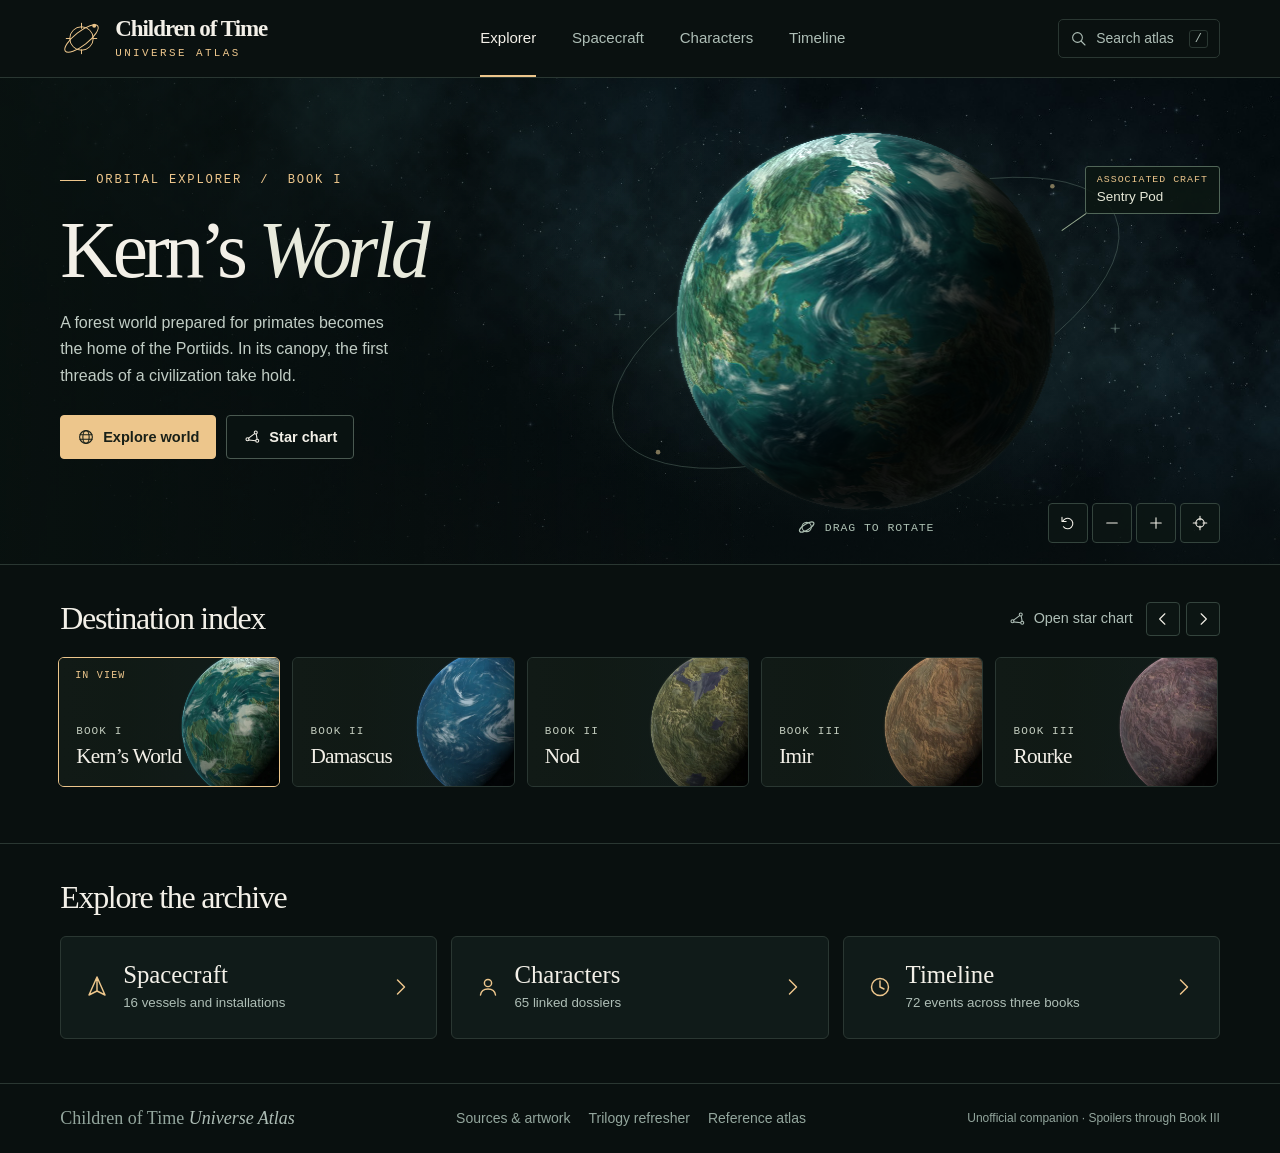
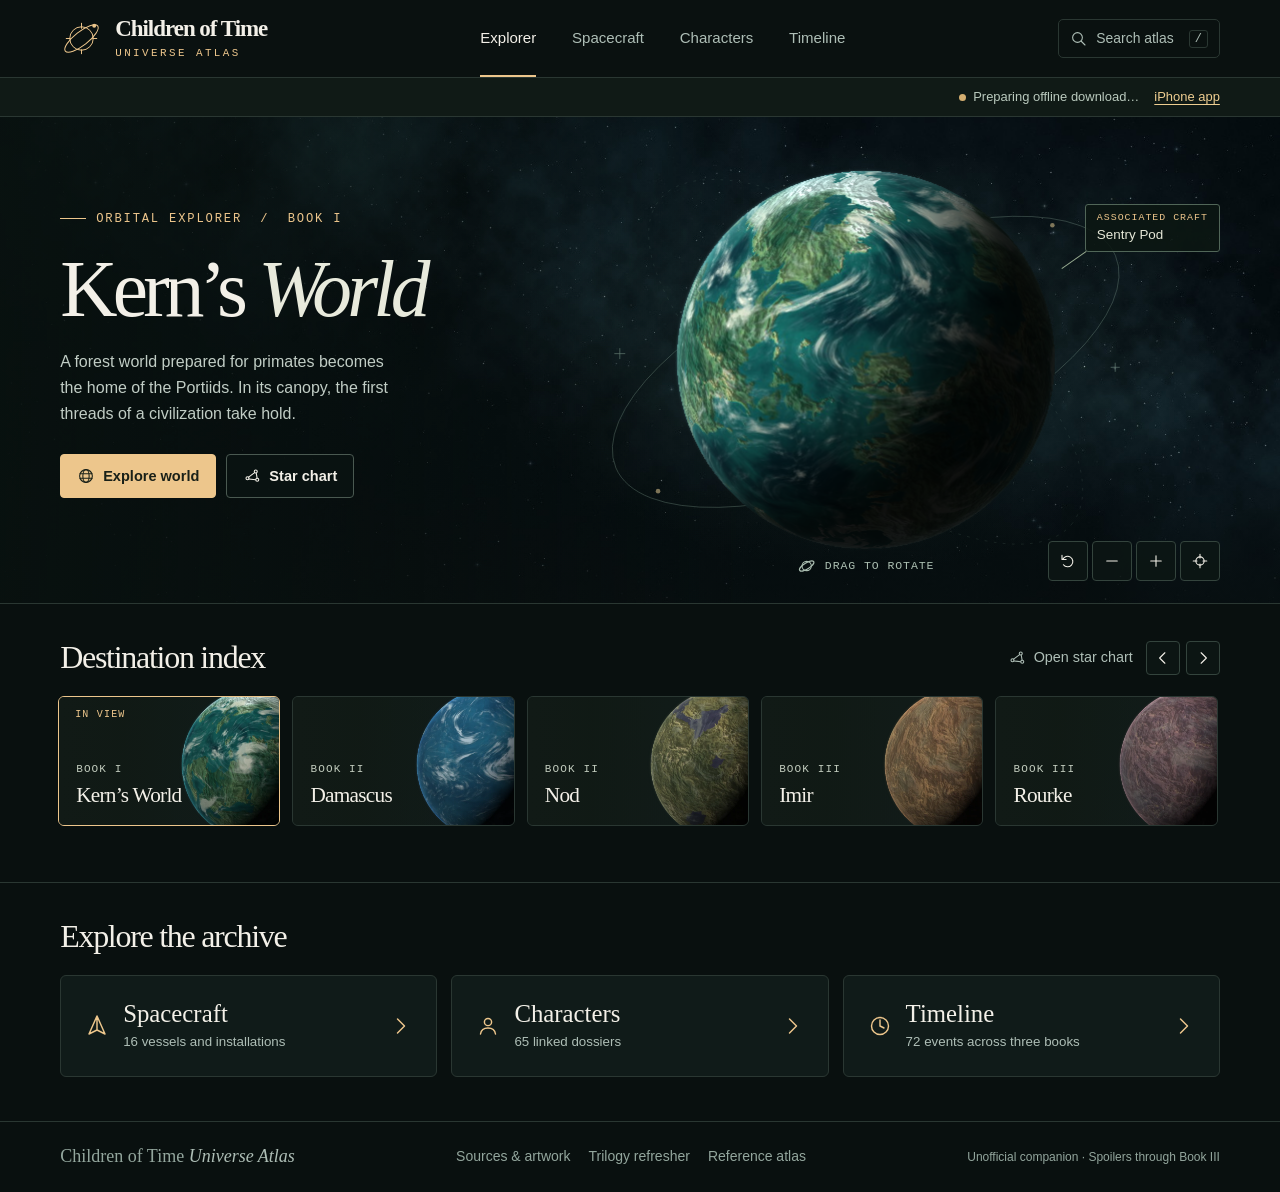
